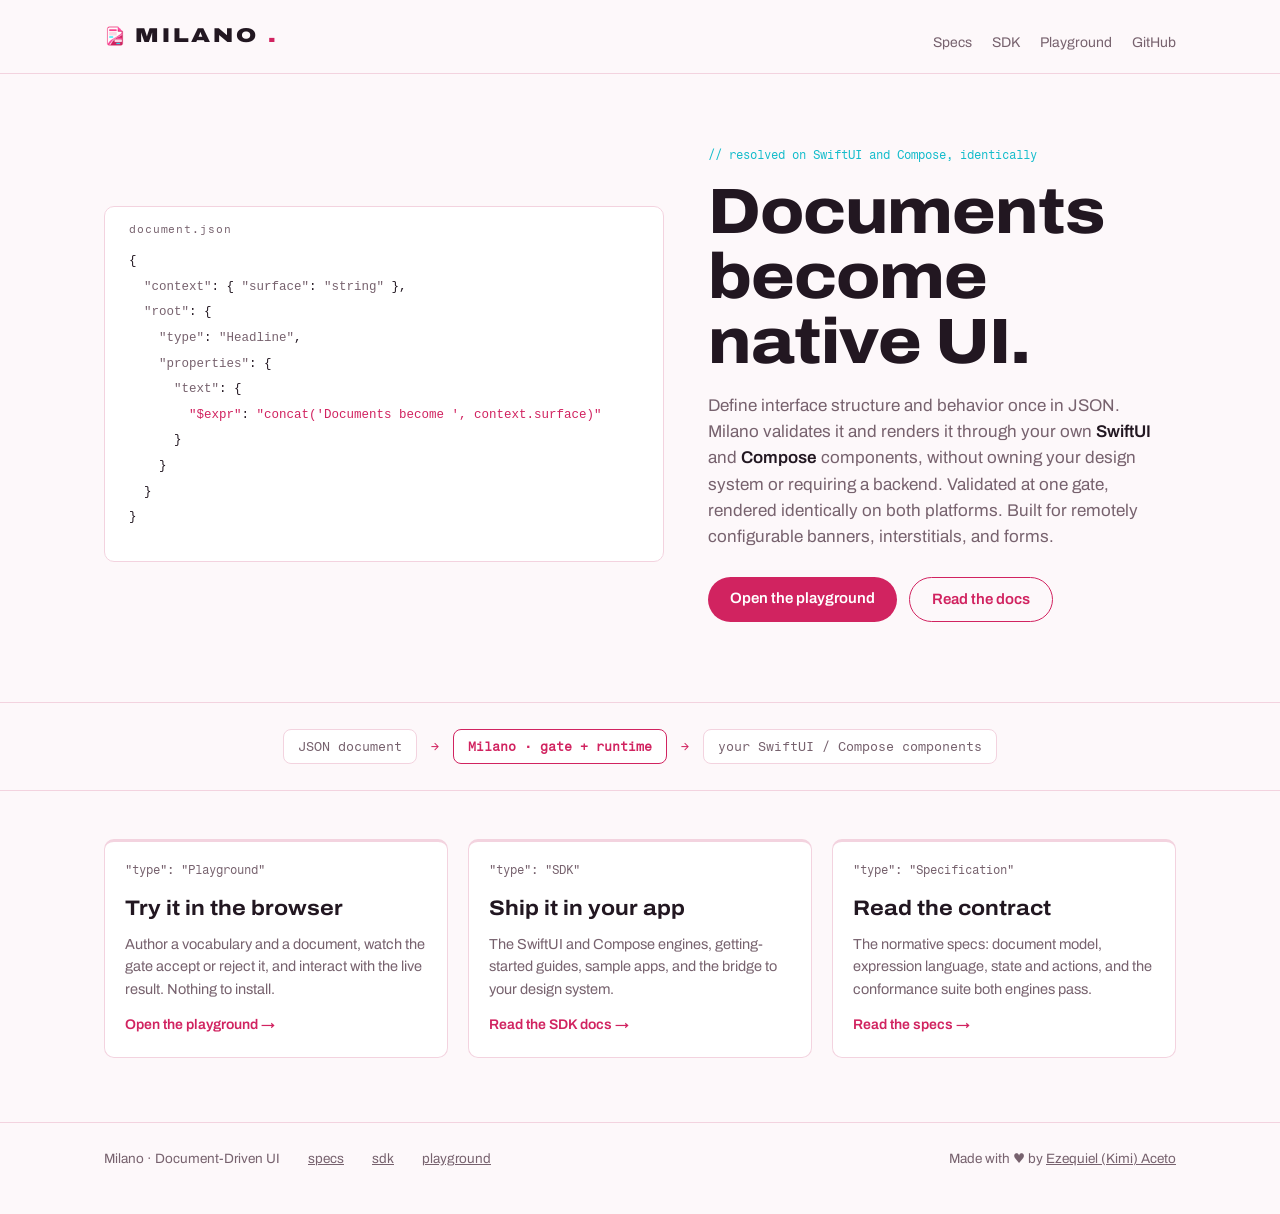
==== index.html @ 02a9236b "Add metadata and fix header" ====
<!doctype html>
<html lang="en">
  <head>
    <meta charset="UTF-8" />
    <meta name="viewport" content="width=device-width, initial-scale=1.0" />
    <title>Milano · Document-Driven UI</title>
    <meta
      name="description"
      content="Milano is a client-only, design-system-agnostic Document-Driven UI framework for SwiftUI and Compose. Documents become native UI, identically on both platforms."
    />
    <link rel="icon" href="favicon.ico" />
    <link rel="canonical" href="https://get-milano.dev/" />
    <meta property="og:type" content="website" />
    <meta property="og:url" content="https://get-milano.dev/" />
    <meta property="og:site_name" content="Milano" />
    <meta property="og:title" content="Milano · Document-Driven UI" />
    <meta
      property="og:description"
      content="Define interface structure and behavior once in JSON; Milano validates it and renders it through your own SwiftUI and Compose components."
    />
    <meta property="og:image" content="https://get-milano.dev/get-milano.png" />
    <meta name="twitter:card" content="summary" />
    <meta name="twitter:title" content="Milano · Document-Driven UI" />
    <meta
      name="twitter:description"
      content="Define interface structure and behavior once in JSON; Milano validates it and renders it through your own SwiftUI and Compose components."
    />
    <meta name="twitter:image" content="https://get-milano.dev/get-milano.png" />
    <link rel="preconnect" href="https://fonts.googleapis.com" />
    <link rel="preconnect" href="https://fonts.gstatic.com" crossorigin />
    <link
      href="https://fonts.googleapis.com/css2?family=Archivo:wdth,wght@62..125,400..900&family=Fragment+Mono&display=swap"
      rel="stylesheet"
    />
    <style>
      :root {
        --paper: #fdf8fa;
        --ink: #221721;
        --tram: #d12360;
        --bright: #fd4a9c;
        --cyan: #14bccb;
        --steel: #77626e;
        --rail: #f3d3df;
        --card: #ffffff;
      }

      @media (prefers-color-scheme: dark) {
        :root {
          --paper: #1d151b;
          --ink: #f7edf2;
          --tram: #fd4a9c;
          --bright: #ff77b5;
          --cyan: #1de8f7;
          --steel: #a58e9b;
          --rail: #43303c;
          --card: #271d25;
        }
      }

      * {
        box-sizing: border-box;
        margin: 0;
      }

      body {
        background: var(--paper);
        color: var(--ink);
        font-family: "Archivo", system-ui, sans-serif;
        font-size: 16px;
        line-height: 1.55;
      }

      a {
        color: inherit;
      }

      .rail {
        border-top: 1px solid var(--rail);
      }

      .shell {
        max-width: 1120px;
        margin: 0 auto;
        padding: 0 24px;
      }

      /* Top bar */
      header .shell {
        display: flex;
        align-items: baseline;
        flex-wrap: wrap;
        gap: 12px 24px;
        padding-top: 20px;
        padding-bottom: 20px;
      }

      .wordmark {
        display: inline-flex;
        align-items: center;
        gap: 9px;
        font-variation-settings: "wdth" 125;
        font-weight: 900;
        font-size: 20px;
        letter-spacing: 0.14em;
        text-transform: uppercase;
        text-decoration: none;
      }

      .wordmark img {
        display: block;
      }

      .wordmark .dot {
        color: var(--tram);
      }

      header nav {
        margin-left: auto;
        display: flex;
        gap: 20px;
        font-size: 14px;
      }

      header nav a {
        text-decoration: none;
        color: var(--steel);
      }

      header nav a:hover,
      header nav a:focus-visible {
        color: var(--ink);
      }

      /* Hero: the document and what it renders */
      .hero .shell {
        display: grid;
        grid-template-columns: minmax(340px, 560px) 1fr;
        gap: 44px;
        align-items: center;
        padding-top: 72px;
        padding-bottom: 80px;
      }

      .hero .shell > * {
        min-width: 0;
      }

      .doc {
        background: var(--card);
        border: 1px solid var(--rail);
        border-radius: 10px;
        padding: 42px 24px 30px;
        font-family: "Fragment Mono", monospace;
        font-size: 12.5px;
        line-height: 2.05;
        position: relative;
      }

      .doc pre {
        overflow-x: auto;
      }

      .doc-label {
        position: absolute;
        top: 12px;
        left: 24px;
        font-size: 11px;
        letter-spacing: 0.08em;
        color: var(--steel);
      }

      .doc .k {
        color: var(--steel);
      }

      .doc .x {
        color: var(--tram);
      }

      .rendered .eyebrow {
        font-family: "Fragment Mono", monospace;
        font-size: 12px;
        color: var(--cyan);
        margin-bottom: 14px;
      }

      .rendered h1 {
        font-variation-settings: "wdth" 110;
        font-weight: 800;
        font-size: clamp(40px, 6vw, 64px);
        line-height: 1.02;
        letter-spacing: -0.015em;
        margin-bottom: 18px;
      }

      .rendered p {
        max-width: 46ch;
        color: var(--steel);
        font-size: 17px;
      }

      .rendered strong {
        color: var(--ink);
        font-weight: 600;
      }

      .cta-row {
        display: flex;
        flex-wrap: wrap;
        gap: 12px;
        margin-top: 26px;
      }

      .cta {
        display: inline-block;
        background: var(--tram);
        color: #fff;
        text-decoration: none;
        font-weight: 600;
        font-size: 15px;
        padding: 10px 22px;
        border-radius: 999px;
      }

      .cta:hover {
        background: var(--bright);
      }

      .cta.secondary {
        background: transparent;
        color: var(--tram);
        border: 1.5px solid var(--tram);
      }

      .cta.secondary:hover {
        color: var(--bright);
        border-color: var(--bright);
        background: transparent;
      }

      @media (prefers-reduced-motion: no-preference) {
        .doc {
          animation: settle 0.3s ease both;
        }

        .rendered {
          animation: settle 0.3s ease 0.1s both;
        }

        @keyframes settle {
          from {
            opacity: 0;
            transform: translateY(6px);
          }
          to {
            opacity: 1;
            transform: none;
          }
        }
      }

      /* Architecture flow strip */
      .flow .shell {
        display: flex;
        flex-wrap: wrap;
        align-items: center;
        justify-content: center;
        gap: 10px 14px;
        padding-top: 26px;
        padding-bottom: 26px;
        font-family: "Fragment Mono", monospace;
        font-size: 12.5px;
      }

      .flow-box {
        border: 1px solid var(--rail);
        background: var(--card);
        border-radius: 8px;
        padding: 7px 14px;
        color: var(--steel);
      }

      .flow-milano {
        border-color: var(--tram);
        color: var(--tram);
        font-weight: 700;
      }

      .flow-arrow {
        color: var(--tram);
      }

      /* Destinations, rendered as resolved nodes */
      .nodes .shell {
        display: grid;
        grid-template-columns: repeat(3, 1fr);
        gap: 20px;
        padding-top: 48px;
        padding-bottom: 64px;
      }

      .node {
        display: block;
        text-decoration: none;
        background: var(--card);
        border: 1px solid var(--rail);
        border-top: 3px solid var(--rail);
        border-radius: 10px;
        padding: 20px;
        transition: border-top-color 0.15s ease;
      }

      .node:hover,
      .node:focus-visible {
        border-top-color: var(--bright);
      }

      .node .type {
        font-family: "Fragment Mono", monospace;
        font-size: 11.5px;
        color: var(--steel);
        margin-bottom: 12px;
      }

      .node h2 {
        font-variation-settings: "wdth" 110;
        font-weight: 700;
        font-size: 21px;
        margin-bottom: 8px;
      }

      .node p {
        font-size: 14.5px;
        color: var(--steel);
        min-height: 4.4em;
      }

      .node .go {
        display: inline-block;
        margin-top: 14px;
        font-size: 14px;
        font-weight: 600;
        color: var(--tram);
      }

      /* Footer */
      footer .shell {
        display: flex;
        flex-wrap: wrap;
        gap: 10px 28px;
        padding-top: 26px;
        padding-bottom: 44px;
        font-size: 13.5px;
        color: var(--steel);
      }

      footer a {
        color: var(--steel);
      }

      footer a:hover,
      footer a:focus-visible {
        color: var(--ink);
      }

      footer .spacer {
        flex: 1;
      }

      :focus-visible {
        outline: 2px solid var(--cyan);
        outline-offset: 3px;
      }

      @media (max-width: 820px) {
        .hero .shell {
          grid-template-columns: 1fr;
          gap: 36px;
          padding-top: 44px;
          padding-bottom: 52px;
        }

        .doc {
          order: 2;
        }

        .rendered {
          order: 1;
        }

        .nodes .shell {
          grid-template-columns: 1fr;
        }

        .node p {
          min-height: 0;
        }
      }
    </style>
  </head>
  <body>
    <header>
      <div class="shell">
        <a class="wordmark" href="/"><img src="get-milano.png" alt="" width="22" height="22" />Milano<span class="dot">.</span></a>
        <nav>
          <a href="/specs/">Specs</a>
          <a href="/sdk/">SDK</a>
          <a href="/playground/">Playground</a>
          <a href="https://github.com/get-milano">GitHub</a>
        </nav>
      </div>
    </header>

    <main>
      <section class="hero rail">
        <div class="shell">
          <div class="doc" aria-label="A Milano document">
            <span class="doc-label">document.json</span>
            <pre>{
  <span class="k">"context"</span>: { <span class="k">"surface"</span>: <span class="k">"string"</span> },
  <span class="k">"root"</span>: {
    <span class="k">"type"</span>: <span class="k">"Headline"</span>,
    <span class="k">"properties"</span>: {
      <span class="k">"text"</span>: {
        <span class="x">"$expr"</span>: <span class="x">"concat('Documents become ', context.surface)"</span>
      }
    }
  }
}</pre>
          </div>
          <div class="rendered">
            <div class="eyebrow">// resolved on SwiftUI and Compose, identically</div>
            <h1>Documents become native&nbsp;UI.</h1>
            <p>
              Define interface structure and behavior once in JSON. Milano
              validates it and renders it through your own
              <strong>SwiftUI</strong> and <strong>Compose</strong> components,
              without owning your design system or requiring a backend.
              Validated at one gate, rendered identically on both platforms.
              Built for remotely configurable banners, interstitials, and
              forms.
            </p>
            <div class="cta-row">
              <a class="cta" href="/playground/">Open the playground</a>
              <a class="cta secondary" href="/sdk/">Read the docs</a>
            </div>
          </div>
        </div>
      </section>

      <section class="flow rail" aria-label="How Milano works">
        <div class="shell">
          <span class="flow-box">JSON document</span>
          <span class="flow-arrow">→</span>
          <span class="flow-box flow-milano">Milano · gate + runtime</span>
          <span class="flow-arrow">→</span>
          <span class="flow-box">your SwiftUI / Compose components</span>
        </div>
      </section>

      <section class="nodes rail">
        <div class="shell">
          <a class="node" href="/playground/">
            <div class="type">"type": "Playground"</div>
            <h2>Try it in the browser</h2>
            <p>
              Author a vocabulary and a document, watch the gate accept or
              reject it, and interact with the live result. Nothing to
              install.
            </p>
            <span class="go">Open the playground →</span>
          </a>
          <a class="node" href="/sdk/">
            <div class="type">"type": "SDK"</div>
            <h2>Ship it in your app</h2>
            <p>
              The SwiftUI and Compose engines, getting-started guides, sample
              apps, and the bridge to your design system.
            </p>
            <span class="go">Read the SDK docs →</span>
          </a>
          <a class="node" href="/specs/">
            <div class="type">"type": "Specification"</div>
            <h2>Read the contract</h2>
            <p>
              The normative specs: document model, expression language, state
              and actions, and the conformance suite both engines pass.
            </p>
            <span class="go">Read the specs →</span>
          </a>
        </div>
      </section>
    </main>

    <footer class="rail">
      <div class="shell">
        <span>Milano · Document-Driven UI</span>
        <a href="https://github.com/get-milano/specs">specs</a>
        <a href="https://github.com/get-milano/sdk">sdk</a>
        <a href="https://github.com/get-milano/playground">playground</a>
        <span class="spacer"></span>
        <span>Made with ♥️ by <a href="https://kimi.blog">Ezequiel (Kimi) Aceto</a></span>
      </div>
    </footer>
  </body>
</html>
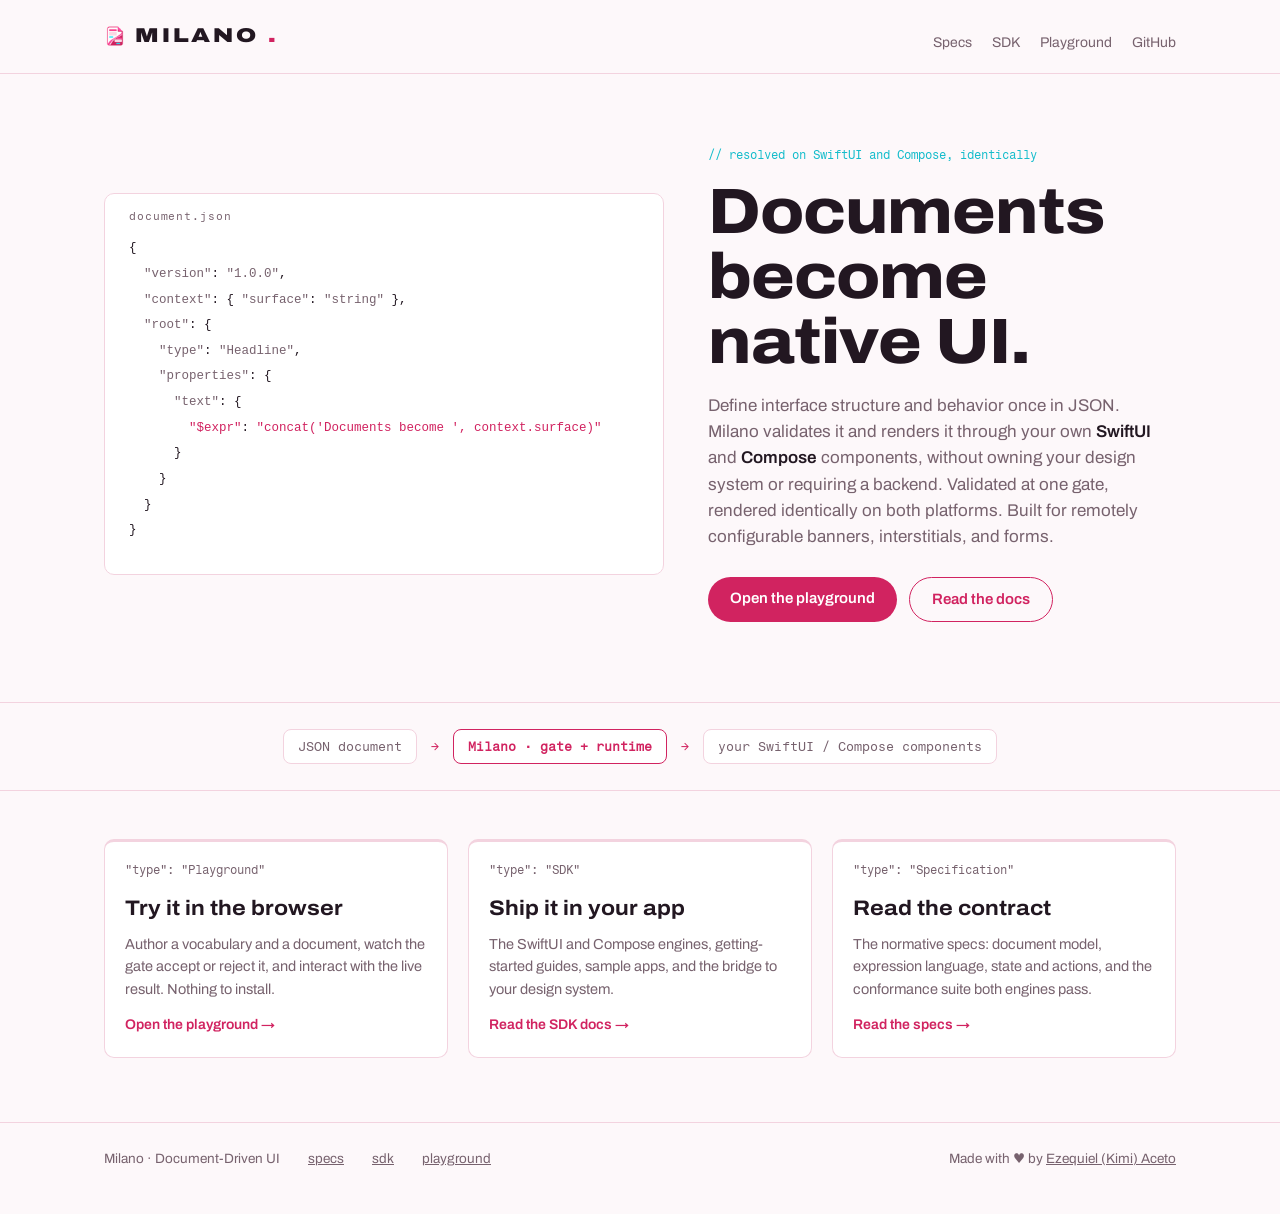
==== commit ce81392a: "Update version to 1.0.0" ====
--- a/index.html
+++ b/index.html
@@ -417,6 +417,7 @@
           <div class="doc" aria-label="A Milano document">
             <span class="doc-label">document.json</span>
             <pre>{
+  <span class="k">"version"</span>: <span class="k">"1.0.0"</span>,
   <span class="k">"context"</span>: { <span class="k">"surface"</span>: <span class="k">"string"</span> },
   <span class="k">"root"</span>: {
     <span class="k">"type"</span>: <span class="k">"Headline"</span>,
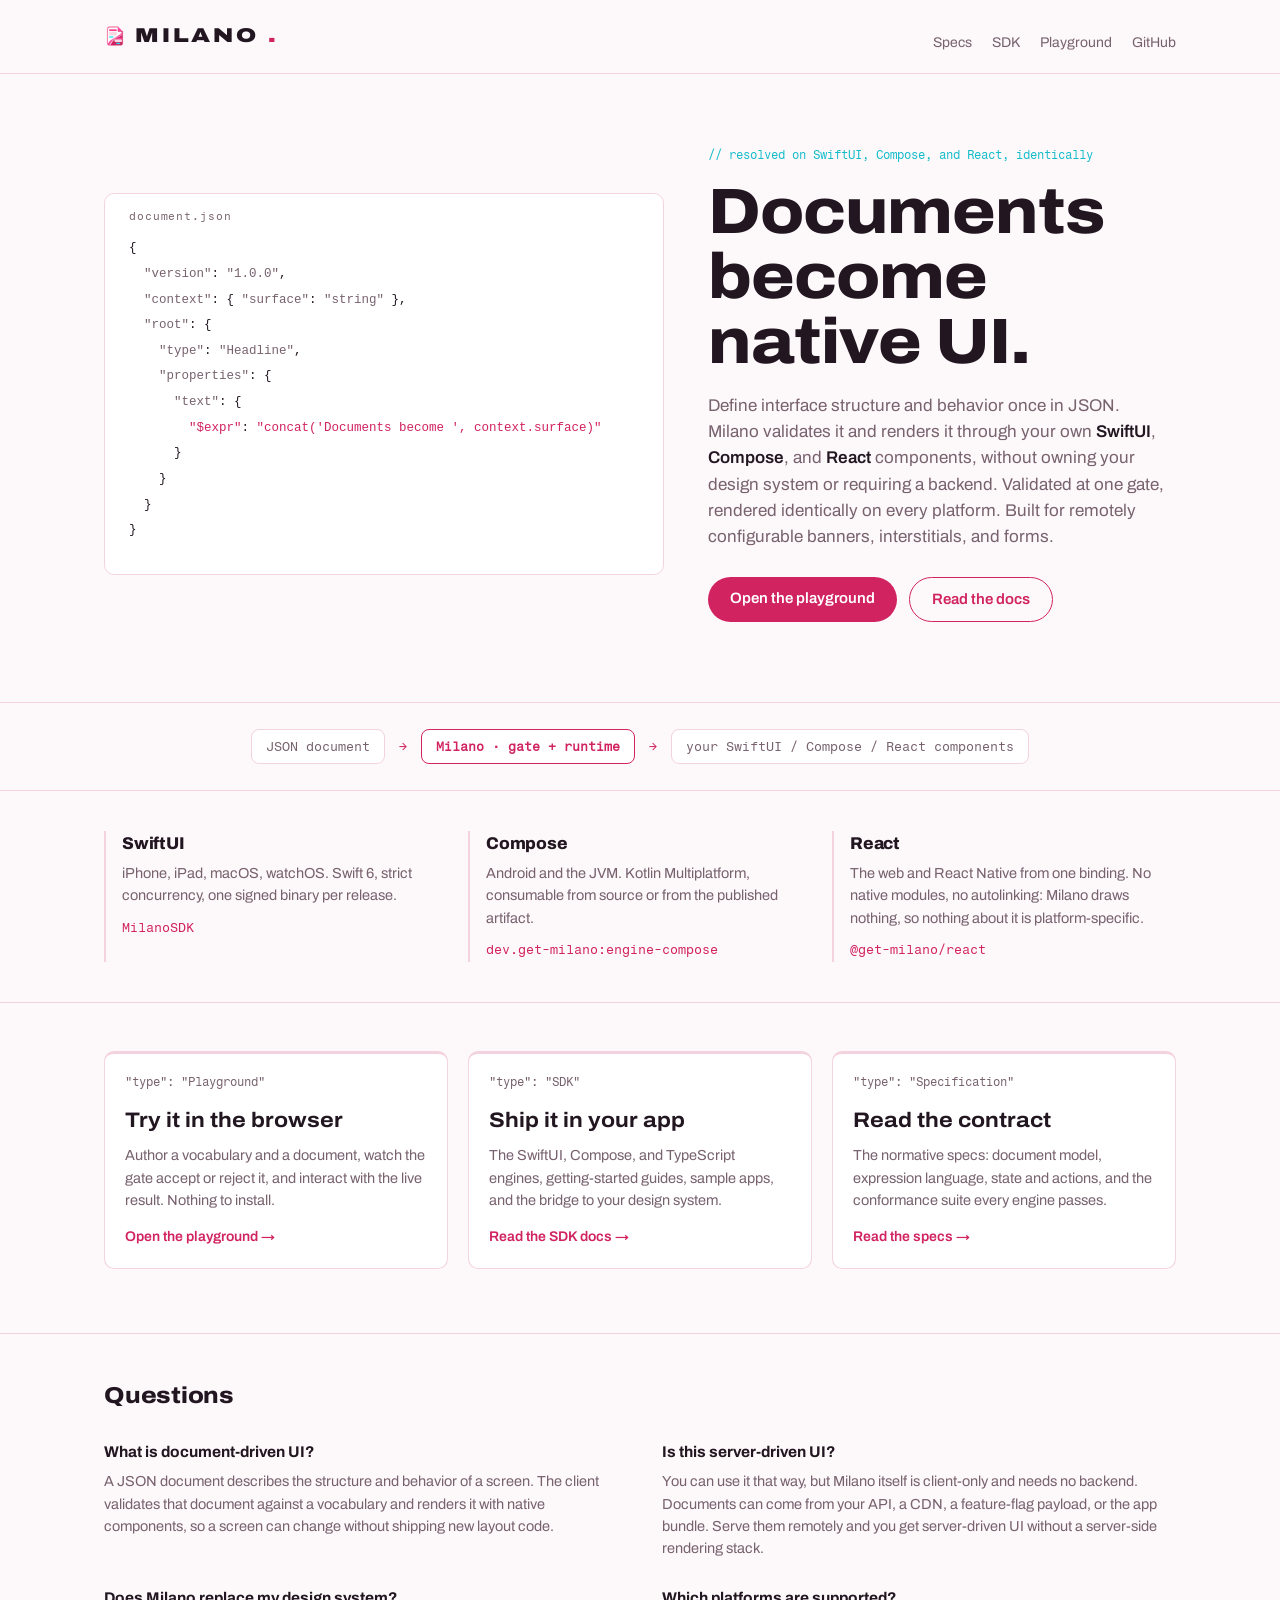
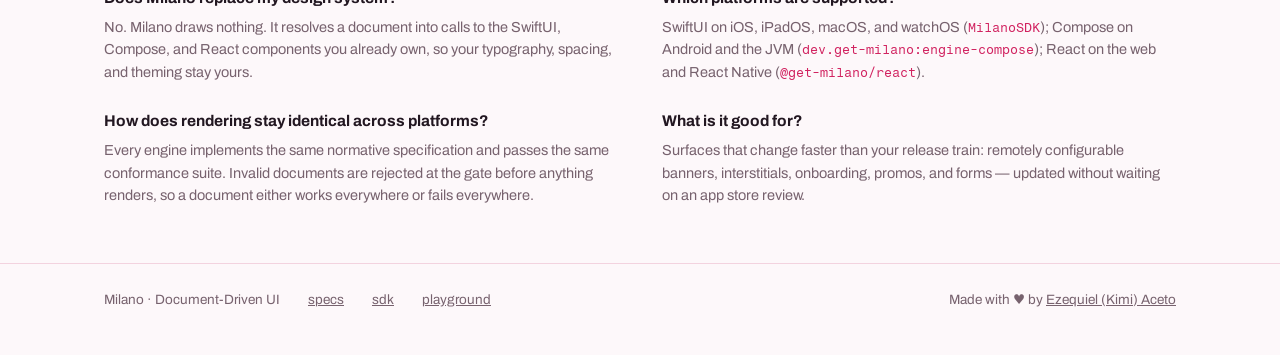
==== commit acc02a21: "Update website" ====
--- a/index.html
+++ b/index.html
@@ -3,29 +3,56 @@
   <head>
     <meta charset="UTF-8" />
     <meta name="viewport" content="width=device-width, initial-scale=1.0" />
-    <title>Milano · Document-Driven UI</title>
+    <title>Milano · Document-Driven UI for SwiftUI, Compose &amp; React</title>
     <meta
       name="description"
-      content="Milano is a client-only, design-system-agnostic Document-Driven UI framework for SwiftUI and Compose. Documents become native UI, identically on both platforms."
+      content="Milano is a document-driven UI framework for SwiftUI, Compose, and React. Define interface structure and behavior once in JSON; Milano validates it and renders it natively through your own components."
     />
-    <link rel="icon" href="favicon.ico" />
+    <meta
+      name="robots"
+      content="index, follow, max-image-preview:large, max-snippet:-1, max-video-preview:-1"
+    />
+    <meta name="author" content="Ezequiel (Kimi) Aceto" />
+    <meta name="theme-color" content="#fdf8fa" media="(prefers-color-scheme: light)" />
+    <meta name="theme-color" content="#1d151b" media="(prefers-color-scheme: dark)" />
+    <meta name="color-scheme" content="light dark" />
+
     <link rel="canonical" href="https://get-milano.dev/" />
+    <link rel="icon" href="/favicon.ico" sizes="32x32" />
+    <link rel="icon" href="/icon-512.png" type="image/png" sizes="512x512" />
+    <link rel="apple-touch-icon" href="/apple-touch-icon.png" sizes="180x180" />
+    <link rel="manifest" href="/site.webmanifest" />
+
     <meta property="og:type" content="website" />
     <meta property="og:url" content="https://get-milano.dev/" />
     <meta property="og:site_name" content="Milano" />
-    <meta property="og:title" content="Milano · Document-Driven UI" />
+    <meta property="og:locale" content="en_US" />
+    <meta property="og:title" content="Milano · Document-Driven UI for SwiftUI, Compose &amp; React" />
     <meta
       property="og:description"
-      content="Define interface structure and behavior once in JSON; Milano validates it and renders it through your own SwiftUI and Compose components."
+      content="Define interface structure and behavior once in JSON; Milano validates it and renders it through your own SwiftUI, Compose, and React components."
     />
-    <meta property="og:image" content="https://get-milano.dev/get-milano.png" />
-    <meta name="twitter:card" content="summary" />
-    <meta name="twitter:title" content="Milano · Document-Driven UI" />
+    <meta property="og:image" content="https://get-milano.dev/og-cover.png" />
+    <meta property="og:image:type" content="image/png" />
+    <meta property="og:image:width" content="1200" />
+    <meta property="og:image:height" content="630" />
+    <meta
+      property="og:image:alt"
+      content="Milano — documents become native UI. A JSON document passes through the Milano gate and runtime into your own SwiftUI, Compose, and React components."
+    />
+
+    <meta name="twitter:card" content="summary_large_image" />
+    <meta name="twitter:title" content="Milano · Document-Driven UI for SwiftUI, Compose &amp; React" />
     <meta
       name="twitter:description"
-      content="Define interface structure and behavior once in JSON; Milano validates it and renders it through your own SwiftUI and Compose components."
+      content="Define interface structure and behavior once in JSON; Milano validates it and renders it through your own SwiftUI, Compose, and React components."
     />
-    <meta name="twitter:image" content="https://get-milano.dev/get-milano.png" />
+    <meta name="twitter:image" content="https://get-milano.dev/og-cover.png" />
+    <meta
+      name="twitter:image:alt"
+      content="Milano — documents become native UI, on SwiftUI, Compose, and React."
+    />
+
     <link rel="preconnect" href="https://fonts.googleapis.com" />
     <link rel="preconnect" href="https://fonts.gstatic.com" crossorigin />
     <link
@@ -290,6 +317,40 @@
         color: var(--tram);
       }
 
+      /* Platform targets, continuing the flow strip */
+      .platforms .shell {
+        display: grid;
+        grid-template-columns: repeat(3, 1fr);
+        gap: 20px;
+        padding-top: 40px;
+        padding-bottom: 40px;
+      }
+
+      .platform {
+        border-left: 2px solid var(--rail);
+        padding-left: 16px;
+      }
+
+      .platform h2 {
+        font-size: 17px;
+        font-weight: 800;
+        letter-spacing: -0.01em;
+        margin-bottom: 4px;
+      }
+
+      .platform p {
+        color: var(--steel);
+        font-size: 14.5px;
+        margin-bottom: 8px;
+      }
+
+      .platform code {
+        color: var(--tram);
+        font-family: "Fragment Mono", monospace;
+        font-size: 12.5px;
+        overflow-wrap: anywhere;
+      }
+
       /* Destinations, rendered as resolved nodes */
       .nodes .shell {
         display: grid;
@@ -343,6 +404,44 @@
         color: var(--tram);
       }
 
+      /* Questions */
+      .faq .shell {
+        padding-top: 44px;
+        padding-bottom: 56px;
+      }
+
+      .faq h2 {
+        font-variation-settings: "wdth" 110;
+        font-weight: 800;
+        font-size: 23px;
+        letter-spacing: -0.01em;
+        margin-bottom: 26px;
+      }
+
+      .qa-grid {
+        display: grid;
+        grid-template-columns: repeat(2, 1fr);
+        gap: 26px 44px;
+      }
+
+      .qa h3 {
+        font-size: 15.5px;
+        font-weight: 700;
+        margin-bottom: 6px;
+      }
+
+      .qa p {
+        color: var(--steel);
+        font-size: 14.5px;
+      }
+
+      .qa code {
+        font-family: "Fragment Mono", monospace;
+        font-size: 12.5px;
+        color: var(--tram);
+        overflow-wrap: anywhere;
+      }
+
       /* Footer */
       footer .shell {
         display: flex;
@@ -388,21 +487,166 @@
           order: 1;
         }
 
+        .platforms .shell {
+          grid-template-columns: 1fr;
+          gap: 24px;
+        }
+
         .nodes .shell {
           grid-template-columns: 1fr;
         }
 
+        .qa-grid {
+          grid-template-columns: 1fr;
+          gap: 22px;
+        }
+
         .node p {
           min-height: 0;
         }
       }
     </style>
+
+    <script type="application/ld+json">
+      {
+        "@context": "https://schema.org",
+        "@graph": [
+          {
+            "@type": "Organization",
+            "@id": "https://get-milano.dev/#organization",
+            "name": "Milano",
+            "url": "https://get-milano.dev/",
+            "logo": {
+              "@type": "ImageObject",
+              "url": "https://get-milano.dev/icon-512.png",
+              "width": 512,
+              "height": 512
+            },
+            "sameAs": [
+              "https://github.com/get-milano"
+            ]
+          },
+          {
+            "@type": "WebSite",
+            "@id": "https://get-milano.dev/#website",
+            "url": "https://get-milano.dev/",
+            "name": "Milano",
+            "description": "Milano is a document-driven UI framework for SwiftUI, Compose, and React. Define interface structure and behavior once in JSON; Milano validates it and renders it natively through your own components.",
+            "inLanguage": "en",
+            "publisher": {
+              "@id": "https://get-milano.dev/#organization"
+            }
+          },
+          {
+            "@type": "SoftwareApplication",
+            "@id": "https://get-milano.dev/#software",
+            "name": "Milano",
+            "alternateName": "Milano SDK",
+            "url": "https://get-milano.dev/",
+            "applicationCategory": "DeveloperApplication",
+            "applicationSubCategory": "UI framework",
+            "operatingSystem": "iOS, iPadOS, macOS, watchOS, Android, Web",
+            "description": "Milano is a document-driven UI framework for SwiftUI, Compose, and React. Define interface structure and behavior once in JSON; Milano validates it and renders it natively through your own components.",
+            "license": "https://www.apache.org/licenses/LICENSE-2.0",
+            "programmingLanguage": [
+              "Swift",
+              "Kotlin",
+              "TypeScript"
+            ],
+            "softwareVersion": "1.0.0",
+            "image": "https://get-milano.dev/og-cover.png",
+            "author": {
+              "@type": "Person",
+              "name": "Ezequiel (Kimi) Aceto",
+              "url": "https://kimi.blog"
+            },
+            "publisher": {
+              "@id": "https://get-milano.dev/#organization"
+            },
+            "codeRepository": "https://github.com/get-milano",
+            "offers": {
+              "@type": "Offer",
+              "price": "0",
+              "priceCurrency": "USD"
+            }
+          },
+          {
+            "@type": "FAQPage",
+            "@id": "https://get-milano.dev/#webpage",
+            "url": "https://get-milano.dev/",
+            "name": "Milano · Document-Driven UI for SwiftUI, Compose & React",
+            "description": "Milano is a document-driven UI framework for SwiftUI, Compose, and React. Define interface structure and behavior once in JSON; Milano validates it and renders it natively through your own components.",
+            "inLanguage": "en",
+            "isPartOf": {
+              "@id": "https://get-milano.dev/#website"
+            },
+            "about": {
+              "@id": "https://get-milano.dev/#software"
+            },
+            "primaryImageOfPage": {
+              "@type": "ImageObject",
+              "url": "https://get-milano.dev/og-cover.png"
+            },
+            "mainEntity": [
+              {
+                "@type": "Question",
+                "name": "What is document-driven UI?",
+                "acceptedAnswer": {
+                  "@type": "Answer",
+                  "text": "A JSON document describes the structure and behavior of a screen. The client validates that document against a vocabulary and renders it with native components, so a screen can change without shipping new layout code."
+                }
+              },
+              {
+                "@type": "Question",
+                "name": "Is this server-driven UI?",
+                "acceptedAnswer": {
+                  "@type": "Answer",
+                  "text": "You can use it that way, but Milano itself is client-only and needs no backend. Documents can come from your API, a CDN, a feature-flag payload, or the app bundle. Serve them remotely and you get server-driven UI without a server-side rendering stack."
+                }
+              },
+              {
+                "@type": "Question",
+                "name": "Does Milano replace my design system?",
+                "acceptedAnswer": {
+                  "@type": "Answer",
+                  "text": "No. Milano draws nothing. It resolves a document into calls to the SwiftUI, Compose, and React components you already own, so your typography, spacing, and theming stay yours."
+                }
+              },
+              {
+                "@type": "Question",
+                "name": "Which platforms are supported?",
+                "acceptedAnswer": {
+                  "@type": "Answer",
+                  "text": "SwiftUI on iOS, iPadOS, macOS, and watchOS (MilanoSDK); Compose on Android and the JVM (dev.get-milano:engine-compose); React on the web and React Native (@get-milano/react)."
+                }
+              },
+              {
+                "@type": "Question",
+                "name": "How does rendering stay identical across platforms?",
+                "acceptedAnswer": {
+                  "@type": "Answer",
+                  "text": "Every engine implements the same normative specification and passes the same conformance suite. Invalid documents are rejected at the gate before anything renders, so a document either works everywhere or fails everywhere."
+                }
+              },
+              {
+                "@type": "Question",
+                "name": "What is it good for?",
+                "acceptedAnswer": {
+                  "@type": "Answer",
+                  "text": "Surfaces that change faster than your release train: remotely configurable banners, interstitials, onboarding, promos, and forms — updated without waiting on an app store review."
+                }
+              }
+            ]
+          }
+        ]
+      }
+    </script>
   </head>
   <body>
     <header>
       <div class="shell">
         <a class="wordmark" href="/"><img src="get-milano.png" alt="" width="22" height="22" />Milano<span class="dot">.</span></a>
-        <nav>
+        <nav aria-label="Main">
           <a href="/specs/">Specs</a>
           <a href="/sdk/">SDK</a>
           <a href="/playground/">Playground</a>
@@ -430,14 +674,15 @@
 }</pre>
           </div>
           <div class="rendered">
-            <div class="eyebrow">// resolved on SwiftUI and Compose, identically</div>
+            <div class="eyebrow">// resolved on SwiftUI, Compose, and React, identically</div>
             <h1>Documents become native&nbsp;UI.</h1>
             <p>
               Define interface structure and behavior once in JSON. Milano
               validates it and renders it through your own
-              <strong>SwiftUI</strong> and <strong>Compose</strong> components,
-              without owning your design system or requiring a backend.
-              Validated at one gate, rendered identically on both platforms.
+              <strong>SwiftUI</strong>, <strong>Compose</strong>, and
+              <strong>React</strong> components, without owning your design
+              system or requiring a backend. Validated at one gate, rendered
+              identically on every platform.
               Built for remotely configurable banners, interstitials, and
               forms.
             </p>
@@ -455,7 +700,37 @@
           <span class="flow-arrow">→</span>
           <span class="flow-box flow-milano">Milano · gate + runtime</span>
           <span class="flow-arrow">→</span>
-          <span class="flow-box">your SwiftUI / Compose components</span>
+          <span class="flow-box">your SwiftUI / Compose / React components</span>
+        </div>
+      </section>
+
+      <section class="platforms rail" aria-label="Supported platforms">
+        <div class="shell">
+          <div class="platform">
+            <h2>SwiftUI</h2>
+            <p>
+              iPhone, iPad, macOS, watchOS. Swift 6, strict concurrency, one
+              signed binary per release.
+            </p>
+            <code>MilanoSDK</code>
+          </div>
+          <div class="platform">
+            <h2>Compose</h2>
+            <p>
+              Android and the JVM. Kotlin Multiplatform, consumable from
+              source or from the published artifact.
+            </p>
+            <code>dev.get-milano:engine-compose</code>
+          </div>
+          <div class="platform">
+            <h2>React</h2>
+            <p>
+              The web and React Native from one binding. No native modules,
+              no autolinking: Milano draws nothing, so nothing about it is
+              platform-specific.
+            </p>
+            <code>@get-milano/react</code>
+          </div>
         </div>
       </section>
 
@@ -475,8 +750,8 @@
             <div class="type">"type": "SDK"</div>
             <h2>Ship it in your app</h2>
             <p>
-              The SwiftUI and Compose engines, getting-started guides, sample
-              apps, and the bridge to your design system.
+              The SwiftUI, Compose, and TypeScript engines, getting-started
+              guides, sample apps, and the bridge to your design system.
             </p>
             <span class="go">Read the SDK docs →</span>
           </a>
@@ -485,10 +760,71 @@
             <h2>Read the contract</h2>
             <p>
               The normative specs: document model, expression language, state
-              and actions, and the conformance suite both engines pass.
+              and actions, and the conformance suite every engine passes.
             </p>
             <span class="go">Read the specs →</span>
           </a>
+        </div>
+      </section>
+
+      <section class="faq rail" aria-labelledby="questions">
+        <div class="shell">
+          <h2 id="questions">Questions</h2>
+          <div class="qa-grid">
+            <div class="qa">
+              <h3>What is document-driven UI?</h3>
+              <p>
+                A JSON document describes the structure and behavior of a
+                screen. The client validates that document against a
+                vocabulary and renders it with native components, so a screen
+                can change without shipping new layout code.
+              </p>
+            </div>
+            <div class="qa">
+              <h3>Is this server-driven UI?</h3>
+              <p>
+                You can use it that way, but Milano itself is client-only and
+                needs no backend. Documents can come from your API, a CDN, a
+                feature-flag payload, or the app bundle. Serve them remotely
+                and you get server-driven UI without a server-side rendering
+                stack.
+              </p>
+            </div>
+            <div class="qa">
+              <h3>Does Milano replace my design system?</h3>
+              <p>
+                No. Milano draws nothing. It resolves a document into calls to
+                the SwiftUI, Compose, and React components you already own, so
+                your typography, spacing, and theming stay yours.
+              </p>
+            </div>
+            <div class="qa">
+              <h3>Which platforms are supported?</h3>
+              <p>
+                SwiftUI on iOS, iPadOS, macOS, and watchOS
+                (<code>MilanoSDK</code>); Compose on Android and the JVM
+                (<code>dev.get-milano:engine-compose</code>); React on the web
+                and React Native (<code>@get-milano/react</code>).
+              </p>
+            </div>
+            <div class="qa">
+              <h3>How does rendering stay identical across platforms?</h3>
+              <p>
+                Every engine implements the same normative specification and
+                passes the same conformance suite. Invalid documents are
+                rejected at the gate before anything renders, so a document
+                either works everywhere or fails everywhere.
+              </p>
+            </div>
+            <div class="qa">
+              <h3>What is it good for?</h3>
+              <p>
+                Surfaces that change faster than your release train: remotely
+                configurable banners, interstitials, onboarding, promos, and
+                forms — updated without waiting on an app store review.
+              </p>
+            </div>
+          </div>
         </div>
       </section>
     </main>
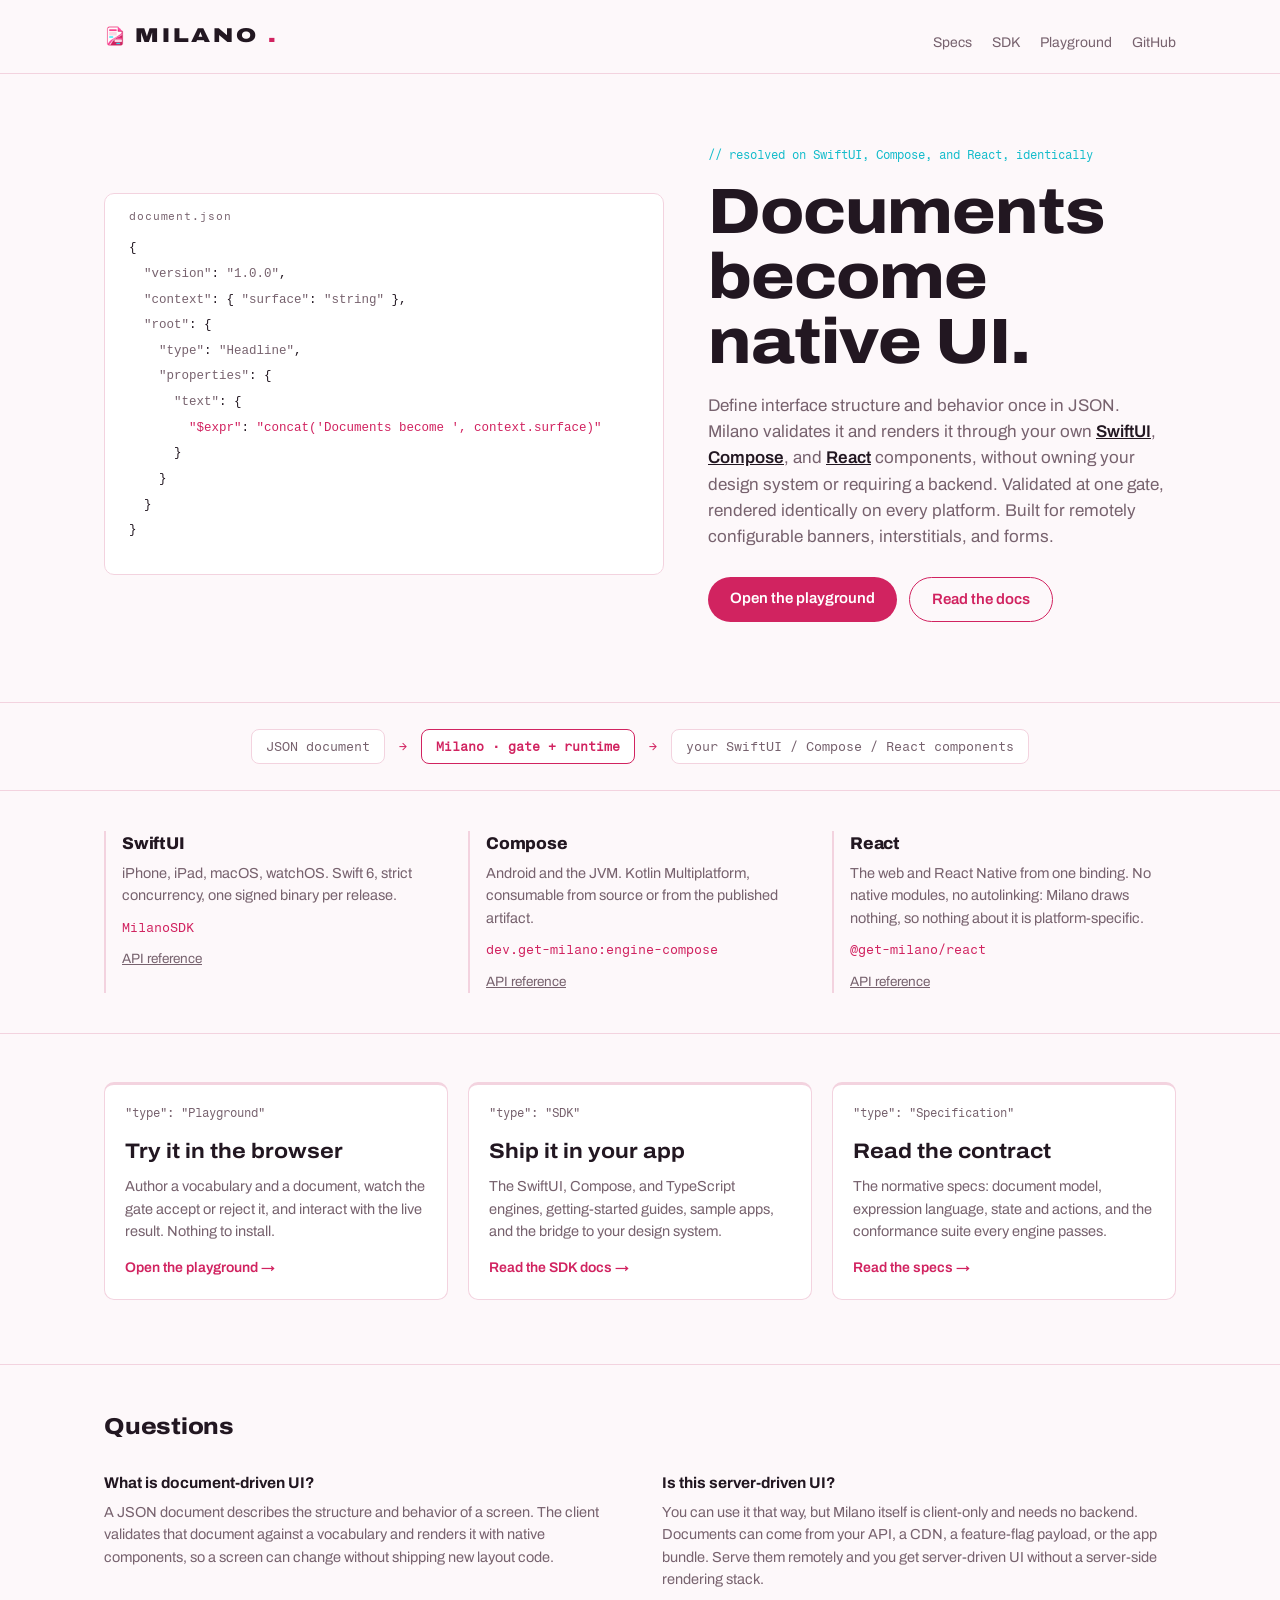
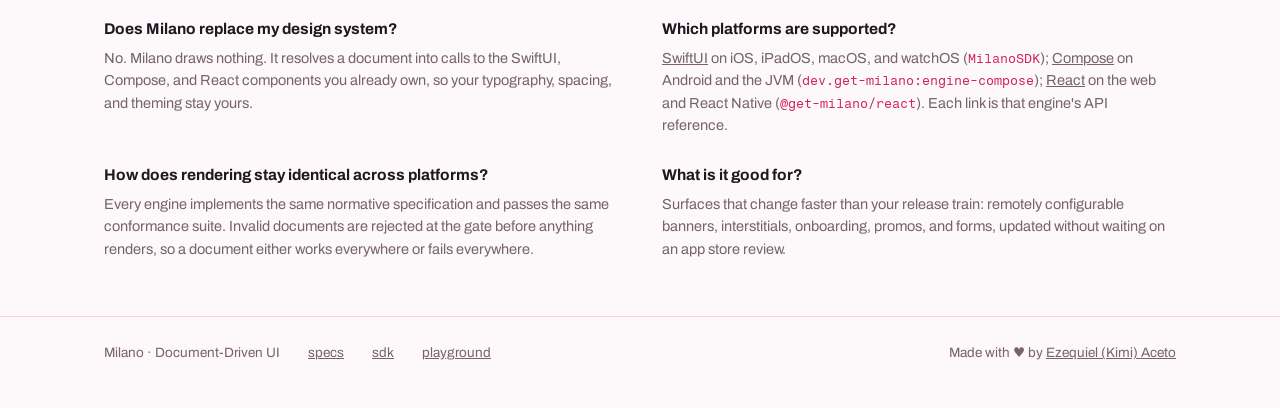
==== commit 0ba4d353: "Update SDKs and refs" ====
--- a/index.html
+++ b/index.html
@@ -38,7 +38,7 @@
     <meta property="og:image:height" content="630" />
     <meta
       property="og:image:alt"
-      content="Milano — documents become native UI. A JSON document passes through the Milano gate and runtime into your own SwiftUI, Compose, and React components."
+      content="Milano: documents become native UI. A JSON document passes through the Milano gate and runtime into your own SwiftUI, Compose, and React components."
     />
 
     <meta name="twitter:card" content="summary_large_image" />
@@ -50,7 +50,7 @@
     <meta name="twitter:image" content="https://get-milano.dev/og-cover.png" />
     <meta
       name="twitter:image:alt"
-      content="Milano — documents become native UI, on SwiftUI, Compose, and React."
+      content="Milano: documents become native UI, on SwiftUI, Compose, and React."
     />
 
     <link rel="preconnect" href="https://fonts.googleapis.com" />
@@ -59,453 +59,7 @@
       href="https://fonts.googleapis.com/css2?family=Archivo:wdth,wght@62..125,400..900&family=Fragment+Mono&display=swap"
       rel="stylesheet"
     />
-    <style>
-      :root {
-        --paper: #fdf8fa;
-        --ink: #221721;
-        --tram: #d12360;
-        --bright: #fd4a9c;
-        --cyan: #14bccb;
-        --steel: #77626e;
-        --rail: #f3d3df;
-        --card: #ffffff;
-      }
-
-      @media (prefers-color-scheme: dark) {
-        :root {
-          --paper: #1d151b;
-          --ink: #f7edf2;
-          --tram: #fd4a9c;
-          --bright: #ff77b5;
-          --cyan: #1de8f7;
-          --steel: #a58e9b;
-          --rail: #43303c;
-          --card: #271d25;
-        }
-      }
-
-      * {
-        box-sizing: border-box;
-        margin: 0;
-      }
-
-      body {
-        background: var(--paper);
-        color: var(--ink);
-        font-family: "Archivo", system-ui, sans-serif;
-        font-size: 16px;
-        line-height: 1.55;
-      }
-
-      a {
-        color: inherit;
-      }
-
-      .rail {
-        border-top: 1px solid var(--rail);
-      }
-
-      .shell {
-        max-width: 1120px;
-        margin: 0 auto;
-        padding: 0 24px;
-      }
-
-      /* Top bar */
-      header .shell {
-        display: flex;
-        align-items: baseline;
-        flex-wrap: wrap;
-        gap: 12px 24px;
-        padding-top: 20px;
-        padding-bottom: 20px;
-      }
-
-      .wordmark {
-        display: inline-flex;
-        align-items: center;
-        gap: 9px;
-        font-variation-settings: "wdth" 125;
-        font-weight: 900;
-        font-size: 20px;
-        letter-spacing: 0.14em;
-        text-transform: uppercase;
-        text-decoration: none;
-      }
-
-      .wordmark img {
-        display: block;
-      }
-
-      .wordmark .dot {
-        color: var(--tram);
-      }
-
-      header nav {
-        margin-left: auto;
-        display: flex;
-        gap: 20px;
-        font-size: 14px;
-      }
-
-      header nav a {
-        text-decoration: none;
-        color: var(--steel);
-      }
-
-      header nav a:hover,
-      header nav a:focus-visible {
-        color: var(--ink);
-      }
-
-      /* Hero: the document and what it renders */
-      .hero .shell {
-        display: grid;
-        grid-template-columns: minmax(340px, 560px) 1fr;
-        gap: 44px;
-        align-items: center;
-        padding-top: 72px;
-        padding-bottom: 80px;
-      }
-
-      .hero .shell > * {
-        min-width: 0;
-      }
-
-      .doc {
-        background: var(--card);
-        border: 1px solid var(--rail);
-        border-radius: 10px;
-        padding: 42px 24px 30px;
-        font-family: "Fragment Mono", monospace;
-        font-size: 12.5px;
-        line-height: 2.05;
-        position: relative;
-      }
-
-      .doc pre {
-        overflow-x: auto;
-      }
-
-      .doc-label {
-        position: absolute;
-        top: 12px;
-        left: 24px;
-        font-size: 11px;
-        letter-spacing: 0.08em;
-        color: var(--steel);
-      }
-
-      .doc .k {
-        color: var(--steel);
-      }
-
-      .doc .x {
-        color: var(--tram);
-      }
-
-      .rendered .eyebrow {
-        font-family: "Fragment Mono", monospace;
-        font-size: 12px;
-        color: var(--cyan);
-        margin-bottom: 14px;
-      }
-
-      .rendered h1 {
-        font-variation-settings: "wdth" 110;
-        font-weight: 800;
-        font-size: clamp(40px, 6vw, 64px);
-        line-height: 1.02;
-        letter-spacing: -0.015em;
-        margin-bottom: 18px;
-      }
-
-      .rendered p {
-        max-width: 46ch;
-        color: var(--steel);
-        font-size: 17px;
-      }
-
-      .rendered strong {
-        color: var(--ink);
-        font-weight: 600;
-      }
-
-      .cta-row {
-        display: flex;
-        flex-wrap: wrap;
-        gap: 12px;
-        margin-top: 26px;
-      }
-
-      .cta {
-        display: inline-block;
-        background: var(--tram);
-        color: #fff;
-        text-decoration: none;
-        font-weight: 600;
-        font-size: 15px;
-        padding: 10px 22px;
-        border-radius: 999px;
-      }
-
-      .cta:hover {
-        background: var(--bright);
-      }
-
-      .cta.secondary {
-        background: transparent;
-        color: var(--tram);
-        border: 1.5px solid var(--tram);
-      }
-
-      .cta.secondary:hover {
-        color: var(--bright);
-        border-color: var(--bright);
-        background: transparent;
-      }
-
-      @media (prefers-reduced-motion: no-preference) {
-        .doc {
-          animation: settle 0.3s ease both;
-        }
-
-        .rendered {
-          animation: settle 0.3s ease 0.1s both;
-        }
-
-        @keyframes settle {
-          from {
-            opacity: 0;
-            transform: translateY(6px);
-          }
-          to {
-            opacity: 1;
-            transform: none;
-          }
-        }
-      }
-
-      /* Architecture flow strip */
-      .flow .shell {
-        display: flex;
-        flex-wrap: wrap;
-        align-items: center;
-        justify-content: center;
-        gap: 10px 14px;
-        padding-top: 26px;
-        padding-bottom: 26px;
-        font-family: "Fragment Mono", monospace;
-        font-size: 12.5px;
-      }
-
-      .flow-box {
-        border: 1px solid var(--rail);
-        background: var(--card);
-        border-radius: 8px;
-        padding: 7px 14px;
-        color: var(--steel);
-      }
-
-      .flow-milano {
-        border-color: var(--tram);
-        color: var(--tram);
-        font-weight: 700;
-      }
-
-      .flow-arrow {
-        color: var(--tram);
-      }
-
-      /* Platform targets, continuing the flow strip */
-      .platforms .shell {
-        display: grid;
-        grid-template-columns: repeat(3, 1fr);
-        gap: 20px;
-        padding-top: 40px;
-        padding-bottom: 40px;
-      }
-
-      .platform {
-        border-left: 2px solid var(--rail);
-        padding-left: 16px;
-      }
-
-      .platform h2 {
-        font-size: 17px;
-        font-weight: 800;
-        letter-spacing: -0.01em;
-        margin-bottom: 4px;
-      }
-
-      .platform p {
-        color: var(--steel);
-        font-size: 14.5px;
-        margin-bottom: 8px;
-      }
-
-      .platform code {
-        color: var(--tram);
-        font-family: "Fragment Mono", monospace;
-        font-size: 12.5px;
-        overflow-wrap: anywhere;
-      }
-
-      /* Destinations, rendered as resolved nodes */
-      .nodes .shell {
-        display: grid;
-        grid-template-columns: repeat(3, 1fr);
-        gap: 20px;
-        padding-top: 48px;
-        padding-bottom: 64px;
-      }
-
-      .node {
-        display: block;
-        text-decoration: none;
-        background: var(--card);
-        border: 1px solid var(--rail);
-        border-top: 3px solid var(--rail);
-        border-radius: 10px;
-        padding: 20px;
-        transition: border-top-color 0.15s ease;
-      }
-
-      .node:hover,
-      .node:focus-visible {
-        border-top-color: var(--bright);
-      }
-
-      .node .type {
-        font-family: "Fragment Mono", monospace;
-        font-size: 11.5px;
-        color: var(--steel);
-        margin-bottom: 12px;
-      }
-
-      .node h2 {
-        font-variation-settings: "wdth" 110;
-        font-weight: 700;
-        font-size: 21px;
-        margin-bottom: 8px;
-      }
-
-      .node p {
-        font-size: 14.5px;
-        color: var(--steel);
-        min-height: 4.4em;
-      }
-
-      .node .go {
-        display: inline-block;
-        margin-top: 14px;
-        font-size: 14px;
-        font-weight: 600;
-        color: var(--tram);
-      }
-
-      /* Questions */
-      .faq .shell {
-        padding-top: 44px;
-        padding-bottom: 56px;
-      }
-
-      .faq h2 {
-        font-variation-settings: "wdth" 110;
-        font-weight: 800;
-        font-size: 23px;
-        letter-spacing: -0.01em;
-        margin-bottom: 26px;
-      }
-
-      .qa-grid {
-        display: grid;
-        grid-template-columns: repeat(2, 1fr);
-        gap: 26px 44px;
-      }
-
-      .qa h3 {
-        font-size: 15.5px;
-        font-weight: 700;
-        margin-bottom: 6px;
-      }
-
-      .qa p {
-        color: var(--steel);
-        font-size: 14.5px;
-      }
-
-      .qa code {
-        font-family: "Fragment Mono", monospace;
-        font-size: 12.5px;
-        color: var(--tram);
-        overflow-wrap: anywhere;
-      }
-
-      /* Footer */
-      footer .shell {
-        display: flex;
-        flex-wrap: wrap;
-        gap: 10px 28px;
-        padding-top: 26px;
-        padding-bottom: 44px;
-        font-size: 13.5px;
-        color: var(--steel);
-      }
-
-      footer a {
-        color: var(--steel);
-      }
-
-      footer a:hover,
-      footer a:focus-visible {
-        color: var(--ink);
-      }
-
-      footer .spacer {
-        flex: 1;
-      }
-
-      :focus-visible {
-        outline: 2px solid var(--cyan);
-        outline-offset: 3px;
-      }
-
-      @media (max-width: 820px) {
-        .hero .shell {
-          grid-template-columns: 1fr;
-          gap: 36px;
-          padding-top: 44px;
-          padding-bottom: 52px;
-        }
-
-        .doc {
-          order: 2;
-        }
-
-        .rendered {
-          order: 1;
-        }
-
-        .platforms .shell {
-          grid-template-columns: 1fr;
-          gap: 24px;
-        }
-
-        .nodes .shell {
-          grid-template-columns: 1fr;
-        }
-
-        .qa-grid {
-          grid-template-columns: 1fr;
-          gap: 22px;
-        }
-
-        .node p {
-          min-height: 0;
-        }
-      }
-    </style>
+    <link rel="stylesheet" href="/styles.css" />
 
     <script type="application/ld+json">
       {
@@ -553,7 +107,7 @@
               "Kotlin",
               "TypeScript"
             ],
-            "softwareVersion": "1.0.0",
+            "releaseNotes": "https://github.com/get-milano/sdk/blob/main/CHANGELOG.md",
             "image": "https://get-milano.dev/og-cover.png",
             "author": {
               "@type": "Person",
@@ -633,7 +187,7 @@
                 "name": "What is it good for?",
                 "acceptedAnswer": {
                   "@type": "Answer",
-                  "text": "Surfaces that change faster than your release train: remotely configurable banners, interstitials, onboarding, promos, and forms — updated without waiting on an app store review."
+                  "text": "Surfaces that change faster than your release train: remotely configurable banners, interstitials, onboarding, promos, and forms, updated without waiting on an app store review."
                 }
               }
             ]
@@ -679,8 +233,10 @@
             <p>
               Define interface structure and behavior once in JSON. Milano
               validates it and renders it through your own
-              <strong>SwiftUI</strong>, <strong>Compose</strong>, and
-              <strong>React</strong> components, without owning your design
+              <strong><a href="/sdk/libs/swiftui/">SwiftUI</a></strong>,
+              <strong><a href="/sdk/libs/compose/">Compose</a></strong>, and
+              <strong><a href="/sdk/libs/react/">React</a></strong> components,
+              without owning your design
               system or requiring a backend. Validated at one gate, rendered
               identically on every platform.
               Built for remotely configurable banners, interstitials, and
@@ -707,29 +263,32 @@
       <section class="platforms rail" aria-label="Supported platforms">
         <div class="shell">
           <div class="platform">
-            <h2>SwiftUI</h2>
+            <h2><a href="/sdk/libs/swiftui/">SwiftUI</a></h2>
             <p>
               iPhone, iPad, macOS, watchOS. Swift 6, strict concurrency, one
               signed binary per release.
             </p>
             <code>MilanoSDK</code>
+            <a class="reference" href="/sdk/libs/swiftui/">API reference</a>
           </div>
           <div class="platform">
-            <h2>Compose</h2>
+            <h2><a href="/sdk/libs/compose/">Compose</a></h2>
             <p>
               Android and the JVM. Kotlin Multiplatform, consumable from
               source or from the published artifact.
             </p>
             <code>dev.get-milano:engine-compose</code>
+            <a class="reference" href="/sdk/libs/compose/">API reference</a>
           </div>
           <div class="platform">
-            <h2>React</h2>
+            <h2><a href="/sdk/libs/react/">React</a></h2>
             <p>
               The web and React Native from one binding. No native modules,
               no autolinking: Milano draws nothing, so nothing about it is
               platform-specific.
             </p>
             <code>@get-milano/react</code>
+            <a class="reference" href="/sdk/libs/react/">API reference</a>
           </div>
         </div>
       </section>
@@ -801,10 +360,13 @@
             <div class="qa">
               <h3>Which platforms are supported?</h3>
               <p>
-                SwiftUI on iOS, iPadOS, macOS, and watchOS
-                (<code>MilanoSDK</code>); Compose on Android and the JVM
-                (<code>dev.get-milano:engine-compose</code>); React on the web
-                and React Native (<code>@get-milano/react</code>).
+                <a href="/sdk/libs/swiftui/">SwiftUI</a> on iOS, iPadOS,
+                macOS, and watchOS (<code>MilanoSDK</code>);
+                <a href="/sdk/libs/compose/">Compose</a> on Android and the
+                JVM (<code>dev.get-milano:engine-compose</code>);
+                <a href="/sdk/libs/react/">React</a> on the web and React
+                Native (<code>@get-milano/react</code>). Each link is that
+                engine's API reference.
               </p>
             </div>
             <div class="qa">
@@ -821,7 +383,7 @@
               <p>
                 Surfaces that change faster than your release train: remotely
                 configurable banners, interstitials, onboarding, promos, and
-                forms — updated without waiting on an app store review.
+                forms, updated without waiting on an app store review.
               </p>
             </div>
           </div>
--- a/styles.css
+++ b/styles.css
@@ -0,0 +1,466 @@
+:root {
+  --paper: #fdf8fa;
+  --ink: #221721;
+  --tram: #d12360;
+  --bright: #fd4a9c;
+  --cyan: #14bccb;
+  --steel: #77626e;
+  --rail: #f3d3df;
+  --card: #ffffff;
+}
+
+@media (prefers-color-scheme: dark) {
+  :root {
+    --paper: #1d151b;
+    --ink: #f7edf2;
+    --tram: #fd4a9c;
+    --bright: #ff77b5;
+    --cyan: #1de8f7;
+    --steel: #a58e9b;
+    --rail: #43303c;
+    --card: #271d25;
+  }
+}
+
+* {
+  box-sizing: border-box;
+  margin: 0;
+}
+
+body {
+  background: var(--paper);
+  color: var(--ink);
+  font-family: "Archivo", system-ui, sans-serif;
+  font-size: 16px;
+  line-height: 1.55;
+}
+
+a {
+  color: inherit;
+}
+
+.rail {
+  border-top: 1px solid var(--rail);
+}
+
+.shell {
+  max-width: 1120px;
+  margin: 0 auto;
+  padding: 0 24px;
+}
+
+/* Top bar */
+header .shell {
+  display: flex;
+  align-items: baseline;
+  flex-wrap: wrap;
+  gap: 12px 24px;
+  padding-top: 20px;
+  padding-bottom: 20px;
+}
+
+.wordmark {
+  display: inline-flex;
+  align-items: center;
+  gap: 9px;
+  font-variation-settings: "wdth" 125;
+  font-weight: 900;
+  font-size: 20px;
+  letter-spacing: 0.14em;
+  text-transform: uppercase;
+  text-decoration: none;
+}
+
+.wordmark img {
+  display: block;
+}
+
+.wordmark .dot {
+  color: var(--tram);
+}
+
+header nav {
+  margin-left: auto;
+  display: flex;
+  gap: 20px;
+  font-size: 14px;
+}
+
+header nav a {
+  text-decoration: none;
+  color: var(--steel);
+}
+
+header nav a:hover,
+header nav a:focus-visible {
+  color: var(--ink);
+}
+
+/* Hero: the document and what it renders */
+.hero .shell {
+  display: grid;
+  grid-template-columns: minmax(340px, 560px) 1fr;
+  gap: 44px;
+  align-items: center;
+  padding-top: 72px;
+  padding-bottom: 80px;
+}
+
+.hero .shell > * {
+  min-width: 0;
+}
+
+.doc {
+  background: var(--card);
+  border: 1px solid var(--rail);
+  border-radius: 10px;
+  padding: 42px 24px 30px;
+  font-family: "Fragment Mono", monospace;
+  font-size: 12.5px;
+  line-height: 2.05;
+  position: relative;
+}
+
+.doc pre {
+  overflow-x: auto;
+}
+
+.doc-label {
+  position: absolute;
+  top: 12px;
+  left: 24px;
+  font-size: 11px;
+  letter-spacing: 0.08em;
+  color: var(--steel);
+}
+
+.doc .k {
+  color: var(--steel);
+}
+
+.doc .x {
+  color: var(--tram);
+}
+
+.rendered .eyebrow {
+  font-family: "Fragment Mono", monospace;
+  font-size: 12px;
+  color: var(--cyan);
+  margin-bottom: 14px;
+}
+
+.rendered h1 {
+  font-variation-settings: "wdth" 110;
+  font-weight: 800;
+  font-size: clamp(40px, 6vw, 64px);
+  line-height: 1.02;
+  letter-spacing: -0.015em;
+  margin-bottom: 18px;
+}
+
+.rendered p {
+  max-width: 46ch;
+  color: var(--steel);
+  font-size: 17px;
+}
+
+.rendered strong {
+  color: var(--ink);
+  font-weight: 600;
+}
+
+.cta-row {
+  display: flex;
+  flex-wrap: wrap;
+  gap: 12px;
+  margin-top: 26px;
+}
+
+.cta {
+  display: inline-block;
+  background: var(--tram);
+  color: #fff;
+  text-decoration: none;
+  font-weight: 600;
+  font-size: 15px;
+  padding: 10px 22px;
+  border-radius: 999px;
+}
+
+.cta:hover {
+  background: var(--bright);
+}
+
+.cta.secondary {
+  background: transparent;
+  color: var(--tram);
+  border: 1.5px solid var(--tram);
+}
+
+.cta.secondary:hover {
+  color: var(--bright);
+  border-color: var(--bright);
+  background: transparent;
+}
+
+@media (prefers-reduced-motion: no-preference) {
+  .doc {
+    animation: settle 0.3s ease both;
+  }
+
+  .rendered {
+    animation: settle 0.3s ease 0.1s both;
+  }
+
+  @keyframes settle {
+    from {
+      opacity: 0;
+      transform: translateY(6px);
+    }
+    to {
+      opacity: 1;
+      transform: none;
+    }
+  }
+}
+
+/* Architecture flow strip */
+.flow .shell {
+  display: flex;
+  flex-wrap: wrap;
+  align-items: center;
+  justify-content: center;
+  gap: 10px 14px;
+  padding-top: 26px;
+  padding-bottom: 26px;
+  font-family: "Fragment Mono", monospace;
+  font-size: 12.5px;
+}
+
+.flow-box {
+  border: 1px solid var(--rail);
+  background: var(--card);
+  border-radius: 8px;
+  padding: 7px 14px;
+  color: var(--steel);
+}
+
+.flow-milano {
+  border-color: var(--tram);
+  color: var(--tram);
+  font-weight: 700;
+}
+
+.flow-arrow {
+  color: var(--tram);
+}
+
+/* Platform targets, continuing the flow strip */
+.platforms .shell {
+  display: grid;
+  grid-template-columns: repeat(3, 1fr);
+  gap: 20px;
+  padding-top: 40px;
+  padding-bottom: 40px;
+}
+
+.platform {
+  border-left: 2px solid var(--rail);
+  padding-left: 16px;
+}
+
+.platform h2 {
+  font-size: 17px;
+  font-weight: 800;
+  letter-spacing: -0.01em;
+  margin-bottom: 4px;
+}
+
+.platform p {
+  color: var(--steel);
+  font-size: 14.5px;
+  margin-bottom: 8px;
+}
+
+.platform code {
+  color: var(--tram);
+  font-family: "Fragment Mono", monospace;
+  font-size: 12.5px;
+  overflow-wrap: anywhere;
+}
+
+.platform h2 a {
+  text-decoration: none;
+}
+
+.platform h2 a:hover,
+.platform h2 a:focus-visible {
+  text-decoration: underline;
+}
+
+.platform .reference {
+  display: block;
+  margin-top: 10px;
+  color: var(--steel);
+  font-size: 13.5px;
+}
+
+.platform .reference:hover,
+.platform .reference:focus-visible {
+  color: var(--ink);
+}
+
+/* Destinations, rendered as resolved nodes */
+.nodes .shell {
+  display: grid;
+  grid-template-columns: repeat(3, 1fr);
+  gap: 20px;
+  padding-top: 48px;
+  padding-bottom: 64px;
+}
+
+.node {
+  display: block;
+  text-decoration: none;
+  background: var(--card);
+  border: 1px solid var(--rail);
+  border-top: 3px solid var(--rail);
+  border-radius: 10px;
+  padding: 20px;
+  transition: border-top-color 0.15s ease;
+}
+
+.node:hover,
+.node:focus-visible {
+  border-top-color: var(--bright);
+}
+
+.node .type {
+  font-family: "Fragment Mono", monospace;
+  font-size: 11.5px;
+  color: var(--steel);
+  margin-bottom: 12px;
+}
+
+.node h2 {
+  font-variation-settings: "wdth" 110;
+  font-weight: 700;
+  font-size: 21px;
+  margin-bottom: 8px;
+}
+
+.node p {
+  font-size: 14.5px;
+  color: var(--steel);
+  min-height: 4.4em;
+}
+
+.node .go {
+  display: inline-block;
+  margin-top: 14px;
+  font-size: 14px;
+  font-weight: 600;
+  color: var(--tram);
+}
+
+/* Questions */
+.faq .shell {
+  padding-top: 44px;
+  padding-bottom: 56px;
+}
+
+.faq h2 {
+  font-variation-settings: "wdth" 110;
+  font-weight: 800;
+  font-size: 23px;
+  letter-spacing: -0.01em;
+  margin-bottom: 26px;
+}
+
+.qa-grid {
+  display: grid;
+  grid-template-columns: repeat(2, 1fr);
+  gap: 26px 44px;
+}
+
+.qa h3 {
+  font-size: 15.5px;
+  font-weight: 700;
+  margin-bottom: 6px;
+}
+
+.qa p {
+  color: var(--steel);
+  font-size: 14.5px;
+}
+
+.qa code {
+  font-family: "Fragment Mono", monospace;
+  font-size: 12.5px;
+  color: var(--tram);
+  overflow-wrap: anywhere;
+}
+
+/* Footer */
+footer .shell {
+  display: flex;
+  flex-wrap: wrap;
+  gap: 10px 28px;
+  padding-top: 26px;
+  padding-bottom: 44px;
+  font-size: 13.5px;
+  color: var(--steel);
+}
+
+footer a {
+  color: var(--steel);
+}
+
+footer a:hover,
+footer a:focus-visible {
+  color: var(--ink);
+}
+
+footer .spacer {
+  flex: 1;
+}
+
+:focus-visible {
+  outline: 2px solid var(--cyan);
+  outline-offset: 3px;
+}
+
+@media (max-width: 820px) {
+  .hero .shell {
+    grid-template-columns: 1fr;
+    gap: 36px;
+    padding-top: 44px;
+    padding-bottom: 52px;
+  }
+
+  .doc {
+    order: 2;
+  }
+
+  .rendered {
+    order: 1;
+  }
+
+  .platforms .shell {
+    grid-template-columns: 1fr;
+    gap: 24px;
+  }
+
+  .nodes .shell {
+    grid-template-columns: 1fr;
+  }
+
+  .qa-grid {
+    grid-template-columns: 1fr;
+    gap: 22px;
+  }
+
+  .node p {
+    min-height: 0;
+  }
+}
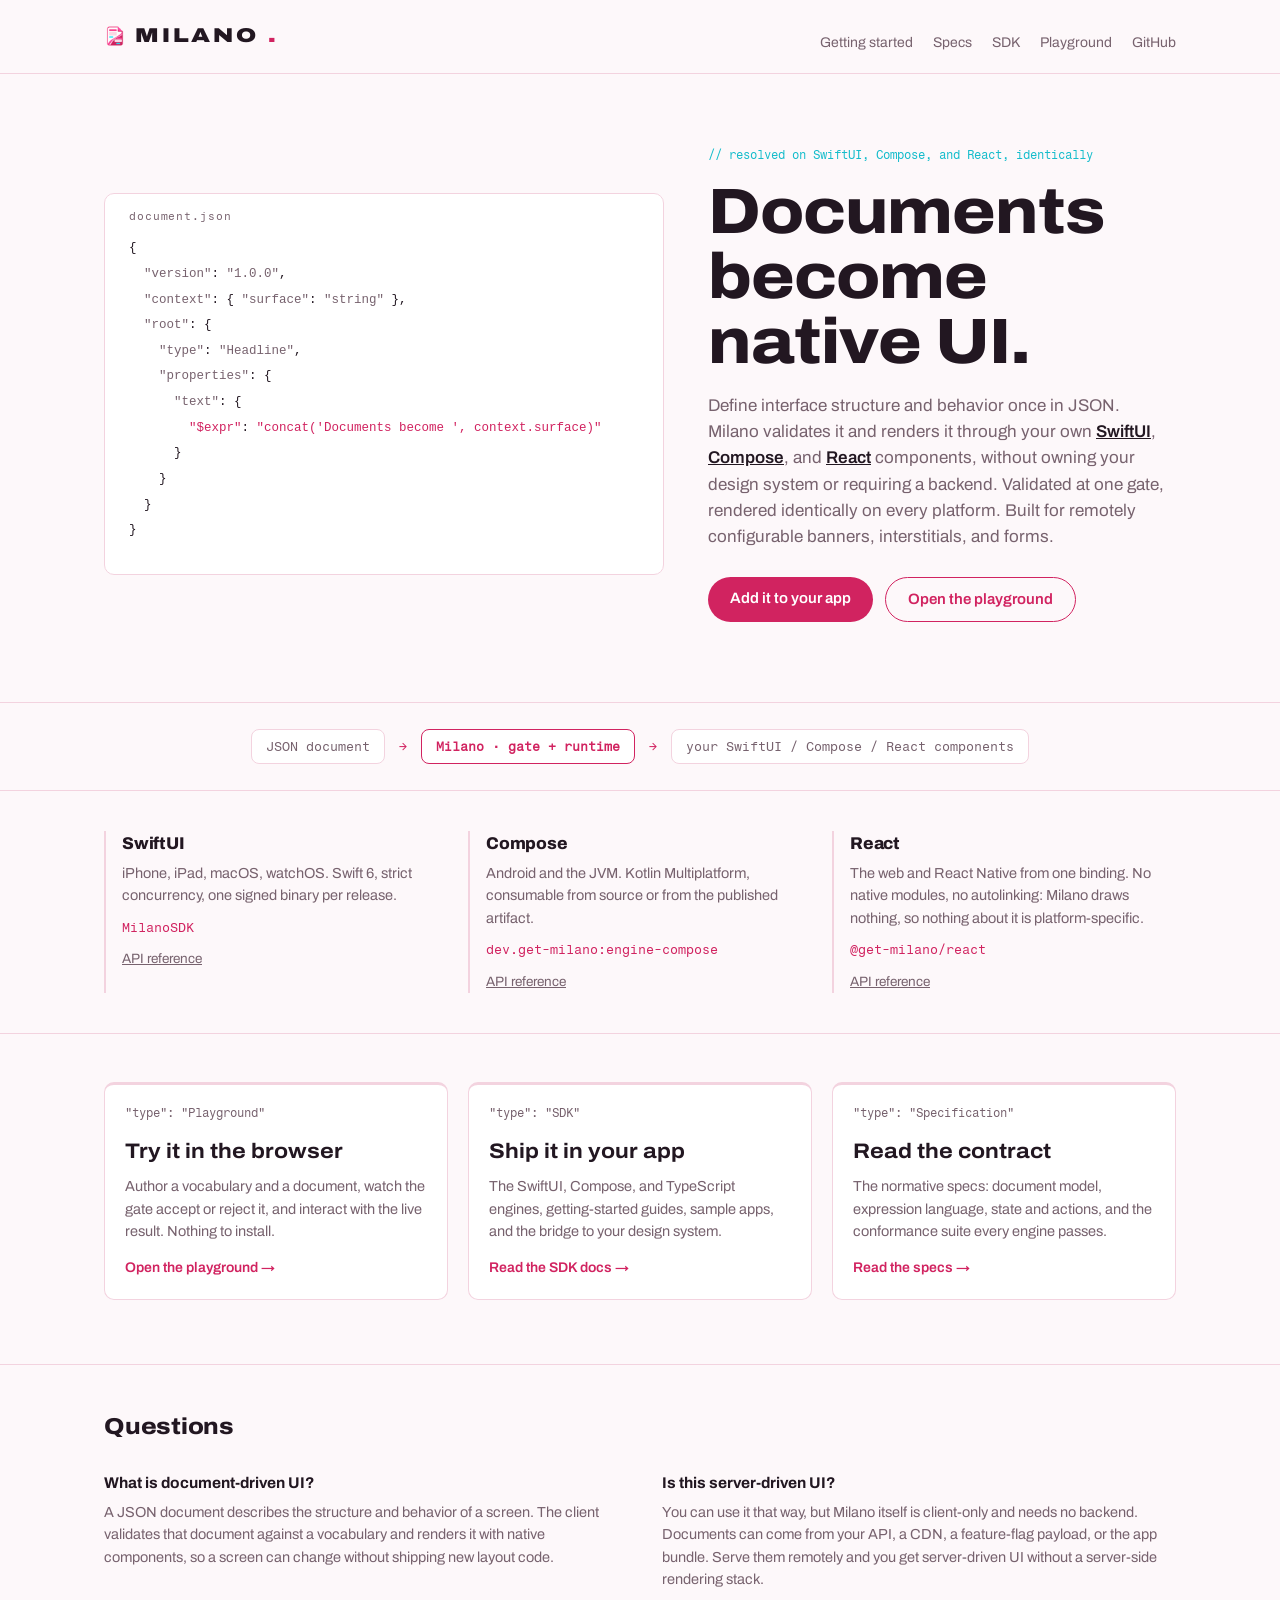
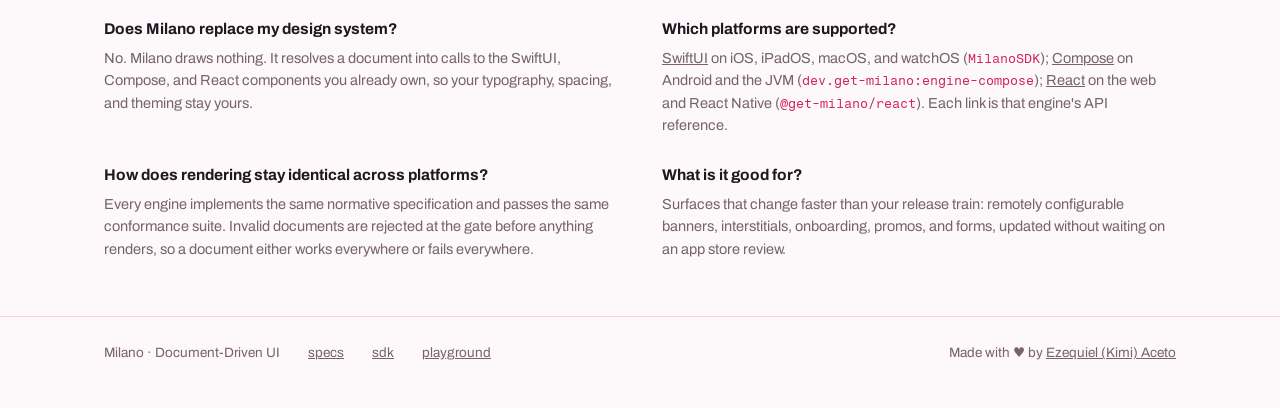
==== commit c60a2691: "Add getting started" ====
--- a/index.html
+++ b/index.html
@@ -201,6 +201,7 @@
       <div class="shell">
         <a class="wordmark" href="/"><img src="get-milano.png" alt="" width="22" height="22" />Milano<span class="dot">.</span></a>
         <nav aria-label="Main">
+          <a href="/getting-started/">Getting started</a>
           <a href="/specs/">Specs</a>
           <a href="/sdk/">SDK</a>
           <a href="/playground/">Playground</a>
@@ -243,8 +244,8 @@
               forms.
             </p>
             <div class="cta-row">
-              <a class="cta" href="/playground/">Open the playground</a>
-              <a class="cta secondary" href="/sdk/">Read the docs</a>
+              <a class="cta" href="/getting-started/">Add it to your app</a>
+              <a class="cta secondary" href="/playground/">Open the playground</a>
             </div>
           </div>
         </div>
--- a/styles.css
+++ b/styles.css
@@ -401,6 +401,180 @@
   overflow-wrap: anywhere;
 }
 
+/* Guides: long-form pages such as /getting-started/ */
+.guide .shell {
+  max-width: 800px;
+  padding-top: 40px;
+  padding-bottom: 72px;
+}
+
+.guide .eyebrow {
+  font-family: "Fragment Mono", monospace;
+  font-size: 12.5px;
+  color: var(--cyan);
+  margin-bottom: 14px;
+}
+
+.guide h1 {
+  font-variation-settings: "wdth" 110;
+  font-weight: 800;
+  font-size: 38px;
+  line-height: 1.08;
+  letter-spacing: -0.02em;
+  margin-bottom: 18px;
+}
+
+.guide .lede {
+  font-size: 18px;
+  color: var(--steel);
+  margin-bottom: 28px;
+}
+
+.guide h2 {
+  font-variation-settings: "wdth" 110;
+  font-weight: 800;
+  font-size: 24px;
+  letter-spacing: -0.01em;
+  margin-top: 48px;
+  margin-bottom: 12px;
+}
+
+.guide h2 .step {
+  color: var(--tram);
+  margin-right: 8px;
+}
+
+.guide h3 {
+  font-size: 16px;
+  font-weight: 700;
+  margin-top: 26px;
+  margin-bottom: 8px;
+}
+
+.guide p,
+.guide li {
+  font-size: 16px;
+  margin-bottom: 14px;
+}
+
+.guide ul,
+.guide ol {
+  padding-left: 22px;
+  margin-bottom: 14px;
+}
+
+.guide li {
+  margin-bottom: 8px;
+}
+
+.guide code {
+  font-family: "Fragment Mono", monospace;
+  font-size: 0.9em;
+  color: var(--tram);
+  overflow-wrap: anywhere;
+}
+
+.guide .file {
+  font-family: "Fragment Mono", monospace;
+  font-size: 12px;
+  color: var(--steel);
+  margin: 18px 0 -8px;
+}
+
+.guide pre {
+  background: var(--card);
+  border: 1px solid var(--rail);
+  border-radius: 10px;
+  padding: 16px 18px;
+  margin: 14px 0 22px;
+  overflow-x: auto;
+  font-family: "Fragment Mono", monospace;
+  font-size: 13px;
+  line-height: 1.55;
+}
+
+.guide pre code {
+  color: inherit;
+  font-size: inherit;
+}
+
+.guide pre .c {
+  color: var(--steel);
+}
+
+.guide .aside {
+  border-left: 3px solid var(--rail);
+  padding: 4px 0 4px 16px;
+  color: var(--steel);
+  margin: 18px 0 22px;
+}
+
+.guide .aside p {
+  margin-bottom: 6px;
+}
+
+.guide table {
+  border-collapse: collapse;
+  width: 100%;
+  margin: 14px 0 22px;
+  font-size: 15px;
+}
+
+.guide th,
+.guide td {
+  text-align: left;
+  vertical-align: top;
+  padding: 8px 10px 8px 0;
+  border-bottom: 1px solid var(--rail);
+}
+
+.guide th {
+  font-weight: 700;
+  color: var(--steel);
+  font-size: 13px;
+}
+
+.guide .next {
+  display: grid;
+  grid-template-columns: repeat(2, 1fr);
+  gap: 14px;
+  margin-top: 20px;
+}
+
+.guide .next a {
+  display: block;
+  border: 1px solid var(--rail);
+  border-radius: 12px;
+  padding: 14px 16px;
+  text-decoration: none;
+  background: var(--card);
+}
+
+.guide .next a:hover,
+.guide .next a:focus-visible {
+  border-color: var(--tram);
+}
+
+.guide .next strong {
+  display: block;
+  margin-bottom: 4px;
+}
+
+.guide .next span {
+  color: var(--steel);
+  font-size: 14px;
+}
+
+@media (max-width: 820px) {
+  .guide h1 {
+    font-size: 30px;
+  }
+
+  .guide .next {
+    grid-template-columns: 1fr;
+  }
+}
+
 /* Footer */
 footer .shell {
   display: flex;
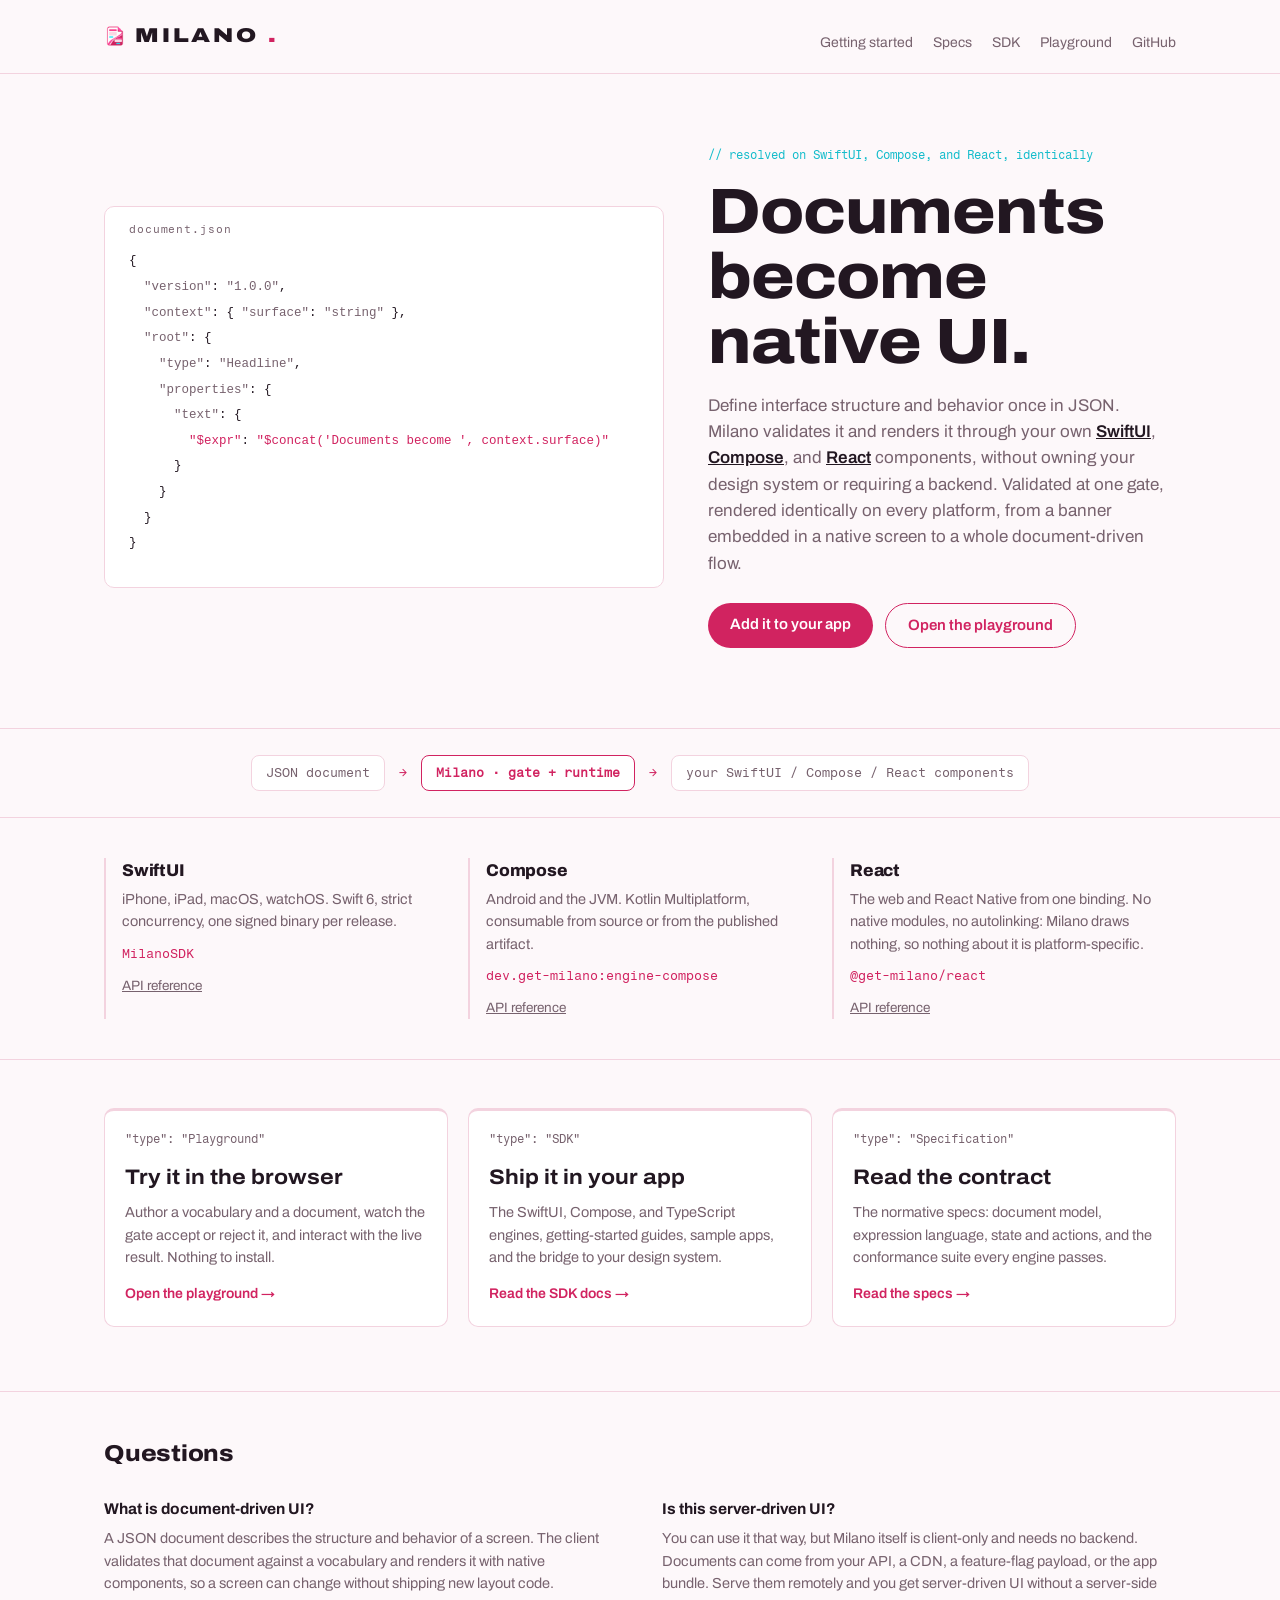
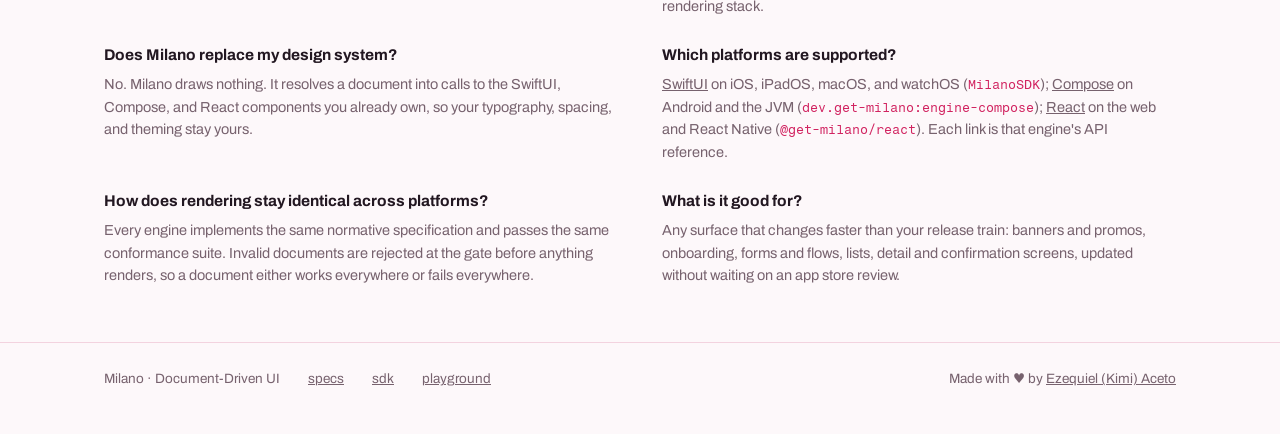
==== commit d91abc4b: "Release 2.1.0" ====
--- a/index.html
+++ b/index.html
@@ -59,7 +59,7 @@
       href="https://fonts.googleapis.com/css2?family=Archivo:wdth,wght@62..125,400..900&family=Fragment+Mono&display=swap"
       rel="stylesheet"
     />
-    <link rel="stylesheet" href="/styles.css" />
+    <link rel="stylesheet" href="styles.css" />
 
     <script type="application/ld+json">
       {
@@ -187,7 +187,7 @@
                 "name": "What is it good for?",
                 "acceptedAnswer": {
                   "@type": "Answer",
-                  "text": "Surfaces that change faster than your release train: remotely configurable banners, interstitials, onboarding, promos, and forms, updated without waiting on an app store review."
+                  "text": "Any surface that changes faster than your release train: banners and promos, onboarding, forms and flows, lists, detail and confirmation screens, updated without waiting on an app store review."
                 }
               }
             ]
@@ -222,7 +222,7 @@
     <span class="k">"type"</span>: <span class="k">"Headline"</span>,
     <span class="k">"properties"</span>: {
       <span class="k">"text"</span>: {
-        <span class="x">"$expr"</span>: <span class="x">"concat('Documents become ', context.surface)"</span>
+        <span class="x">"$expr"</span>: <span class="x">"$concat('Documents become ', context.surface)"</span>
       }
     }
   }
@@ -239,9 +239,8 @@
               <strong><a href="/sdk/libs/react/">React</a></strong> components,
               without owning your design
               system or requiring a backend. Validated at one gate, rendered
-              identically on every platform.
-              Built for remotely configurable banners, interstitials, and
-              forms.
+              identically on every platform, from a banner embedded in a
+              native screen to a whole document-driven flow.
             </p>
             <div class="cta-row">
               <a class="cta" href="/getting-started/">Add it to your app</a>
@@ -382,9 +381,10 @@
             <div class="qa">
               <h3>What is it good for?</h3>
               <p>
-                Surfaces that change faster than your release train: remotely
-                configurable banners, interstitials, onboarding, promos, and
-                forms, updated without waiting on an app store review.
+                Any surface that changes faster than your release train:
+                banners and promos, onboarding, forms and flows, lists, detail
+                and confirmation screens, updated without waiting on an app
+                store review.
               </p>
             </div>
           </div>
--- a/styles.css
+++ b/styles.css
@@ -403,9 +403,74 @@
 
 /* Guides: long-form pages such as /getting-started/ */
 .guide .shell {
-  max-width: 800px;
+  display: grid;
+  grid-template-columns: 200px minmax(0, 760px);
+  gap: 48px;
   padding-top: 40px;
-  padding-bottom: 72px;
+  padding-bottom: 80px;
+}
+
+.guide-nav {
+  position: sticky;
+  top: 24px;
+  align-self: start;
+  min-width: 0;
+  font-size: 13.5px;
+}
+
+.guide-nav .label {
+  font-family: "Fragment Mono", monospace;
+  font-size: 11px;
+  letter-spacing: 0.08em;
+  color: var(--steel);
+  margin-bottom: 10px;
+}
+
+.guide-nav ol {
+  list-style: none;
+  padding: 0;
+  margin: 0 0 18px;
+  counter-reset: step;
+}
+
+.guide-nav li {
+  margin: 0;
+}
+
+.guide-nav a {
+  display: flex;
+  gap: 10px;
+  align-items: baseline;
+  padding: 6px 8px;
+  border-radius: 8px;
+  color: var(--steel);
+  text-decoration: none;
+  border-left: 2px solid transparent;
+}
+
+.guide-nav ol a::before {
+  counter-increment: step;
+  content: counter(step);
+  font-family: "Fragment Mono", monospace;
+  font-size: 11px;
+  color: var(--tram);
+  min-width: 12px;
+}
+
+.guide-nav a:hover,
+.guide-nav a:focus-visible,
+.guide-nav a.active {
+  color: var(--ink);
+  background: var(--card);
+  border-left-color: var(--tram);
+}
+
+.guide-nav .plain a::before {
+  content: none;
+}
+
+.guide-content {
+  min-width: 0;
 }
 
 .guide .eyebrow {
@@ -418,37 +483,218 @@
 .guide h1 {
   font-variation-settings: "wdth" 110;
   font-weight: 800;
-  font-size: 38px;
-  line-height: 1.08;
+  font-size: clamp(32px, 4.6vw, 44px);
+  line-height: 1.06;
   letter-spacing: -0.02em;
-  margin-bottom: 18px;
+  margin-bottom: 16px;
 }
 
 .guide .lede {
   font-size: 18px;
-  color: var(--steel);
+  line-height: 1.5;
+  color: var(--steel);
+  margin-bottom: 20px;
+}
+
+.guide .pills {
+  display: flex;
+  flex-wrap: wrap;
+  gap: 8px;
+  margin-bottom: 30px;
+}
+
+.guide .pill {
+  font-family: "Fragment Mono", monospace;
+  font-size: 12px;
+  color: var(--tram);
+  border: 1px solid var(--rail);
+  background: var(--card);
+  border-radius: 999px;
+  padding: 5px 12px;
+}
+
+/* The platform switch */
+.guide .pick {
+  font-family: "Fragment Mono", monospace;
+  font-size: 11.5px;
+  letter-spacing: 0.06em;
+  text-transform: uppercase;
+  color: var(--steel);
+  margin-bottom: 8px;
+}
+
+.platform-switch {
+  display: inline-flex;
+  flex-wrap: wrap;
+  gap: 4px;
+  padding: 4px;
+  border: 1px solid var(--rail);
+  border-radius: 999px;
+  background: var(--card);
   margin-bottom: 28px;
 }
 
+.platform-switch [role="tab"] {
+  font: inherit;
+  font-weight: 600;
+  font-size: 14px;
+  color: var(--steel);
+  background: transparent;
+  border: 0;
+  border-radius: 999px;
+  padding: 7px 16px;
+  cursor: pointer;
+}
+
+.platform-switch [role="tab"]:hover {
+  color: var(--ink);
+}
+
+.platform-switch [role="tab"][aria-selected="true"] {
+  background: var(--tram);
+  color: #fff;
+}
+
+.tab[hidden] {
+  display: none;
+}
+
+/* What you build: the banner, rendered in CSS */
+.build {
+  display: grid;
+  grid-template-columns: 300px 1fr;
+  gap: 28px;
+  align-items: center;
+  border: 1px solid var(--rail);
+  border-radius: 14px;
+  background: var(--card);
+  padding: 24px;
+  margin-bottom: 44px;
+}
+
+.preview {
+  border: 1px solid var(--rail);
+  border-radius: 22px;
+  background: var(--paper);
+  padding: 18px 16px 20px;
+  box-shadow: 0 18px 40px -28px rgba(34, 23, 33, 0.45);
+}
+
+.preview-image {
+  height: 120px;
+  border-radius: 12px;
+  background:
+    radial-gradient(circle at 20% 30%, rgba(253, 74, 156, 0.55), transparent 55%),
+    radial-gradient(circle at 80% 70%, rgba(20, 188, 203, 0.5), transparent 55%),
+    linear-gradient(135deg, var(--rail), var(--card));
+  display: grid;
+  place-items: center;
+  font-family: "Fragment Mono", monospace;
+  font-size: 11px;
+  color: var(--steel);
+}
+
+.preview-title {
+  font-variation-settings: "wdth" 110;
+  font-weight: 800;
+  font-size: 19px;
+  letter-spacing: -0.01em;
+  margin: 14px 0 6px;
+}
+
+.preview-body {
+  font-size: 13.5px;
+  color: var(--steel);
+  margin-bottom: 14px;
+}
+
+.preview-button {
+  display: inline-block;
+  background: var(--tram);
+  color: #fff;
+  font-weight: 600;
+  font-size: 13.5px;
+  padding: 8px 16px;
+  border-radius: 999px;
+}
+
+.build ul {
+  margin: 0;
+  padding: 0;
+  list-style: none;
+}
+
+.build li {
+  position: relative;
+  padding-left: 22px;
+  margin-bottom: 10px;
+  font-size: 15px;
+}
+
+.build li::before {
+  content: "";
+  position: absolute;
+  left: 0;
+  top: 9px;
+  width: 10px;
+  height: 10px;
+  border-radius: 999px;
+  background: var(--cyan);
+}
+
+.build li code,
+.guide p code,
+.guide li code,
+.guide td code {
+  font-family: "Fragment Mono", monospace;
+  font-size: 0.88em;
+  color: var(--tram);
+  background: var(--card);
+  border: 1px solid var(--rail);
+  border-radius: 5px;
+  padding: 1px 5px;
+  overflow-wrap: anywhere;
+}
+
+/* Steps */
+.step {
+  margin-top: 48px;
+  scroll-margin-top: 24px;
+}
+
+.step-head {
+  display: flex;
+  align-items: center;
+  gap: 14px;
+  margin-bottom: 14px;
+}
+
+.badge {
+  flex: none;
+  width: 34px;
+  height: 34px;
+  border-radius: 999px;
+  background: var(--tram);
+  color: #fff;
+  display: grid;
+  place-items: center;
+  font-family: "Fragment Mono", monospace;
+  font-size: 14px;
+  font-weight: 700;
+}
+
+.step h2,
 .guide h2 {
   font-variation-settings: "wdth" 110;
   font-weight: 800;
   font-size: 24px;
   letter-spacing: -0.01em;
+  margin: 0;
+}
+
+.guide h2.plain {
   margin-top: 48px;
   margin-bottom: 12px;
-}
-
-.guide h2 .step {
-  color: var(--tram);
-  margin-right: 8px;
-}
-
-.guide h3 {
-  font-size: 16px;
-  font-weight: 700;
-  margin-top: 26px;
-  margin-bottom: 8px;
 }
 
 .guide p,
@@ -467,52 +713,113 @@
   margin-bottom: 8px;
 }
 
-.guide code {
-  font-family: "Fragment Mono", monospace;
-  font-size: 0.9em;
-  color: var(--tram);
-  overflow-wrap: anywhere;
-}
-
-.guide .file {
-  font-family: "Fragment Mono", monospace;
-  font-size: 12px;
-  color: var(--steel);
-  margin: 18px 0 -8px;
-}
-
-.guide pre {
-  background: var(--card);
-  border: 1px solid var(--rail);
+/* Code boxes */
+.code {
+  margin: 16px 0 22px;
+  border: 1px solid var(--rail);
+  border-radius: 12px;
+  background: var(--card);
+  overflow: hidden;
+}
+
+.code figcaption {
+  display: flex;
+  align-items: center;
+  gap: 12px;
+  padding: 8px 12px 8px 14px;
+  border-bottom: 1px solid var(--rail);
+  font-family: "Fragment Mono", monospace;
+  font-size: 11.5px;
+  color: var(--steel);
+}
+
+.code .lang {
+  color: var(--cyan);
+  letter-spacing: 0.06em;
+  text-transform: uppercase;
+}
+
+.code .path {
+  flex: 1;
+  overflow: hidden;
+  text-overflow: ellipsis;
+  white-space: nowrap;
+}
+
+.code .copy {
+  font: inherit;
+  color: var(--steel);
+  background: transparent;
+  border: 1px solid var(--rail);
+  border-radius: 6px;
+  padding: 3px 9px;
+  cursor: pointer;
+}
+
+.code .copy:hover,
+.code .copy:focus-visible {
+  color: var(--ink);
+  border-color: var(--tram);
+}
+
+.code pre {
+  margin: 0;
+  padding: 16px 18px;
+  overflow-x: auto;
+  font-family: "Fragment Mono", monospace;
+  font-size: 13px;
+  line-height: 1.6;
+  color: var(--ink);
+}
+
+.code .tk-key { color: var(--steel); }
+.code .tk-str { color: var(--tram); }
+.code .tk-num { color: var(--cyan); }
+.code .tk-kw { color: var(--cyan); }
+.code .tk-expr { color: var(--bright); font-weight: 600; }
+.code .tk-type { color: var(--bright); }
+.code .tk-cm { color: var(--steel); font-style: italic; }
+.code .prompt { color: var(--cyan); user-select: none; }
+.code .out { color: var(--steel); }
+.code .err { color: var(--tram); }
+
+/* Callouts */
+.callout {
+  border: 1px solid var(--rail);
+  border-left: 4px solid var(--cyan);
   border-radius: 10px;
-  padding: 16px 18px;
-  margin: 14px 0 22px;
-  overflow-x: auto;
-  font-family: "Fragment Mono", monospace;
-  font-size: 13px;
-  line-height: 1.55;
-}
-
-.guide pre code {
-  color: inherit;
-  font-size: inherit;
-}
-
-.guide pre .c {
-  color: var(--steel);
-}
-
-.guide .aside {
-  border-left: 3px solid var(--rail);
-  padding: 4px 0 4px 16px;
-  color: var(--steel);
+  background: var(--card);
+  padding: 14px 18px;
   margin: 18px 0 22px;
 }
 
-.guide .aside p {
+.callout.note {
+  border-left-color: var(--tram);
+}
+
+.callout .title {
+  font-family: "Fragment Mono", monospace;
+  font-size: 11.5px;
+  letter-spacing: 0.06em;
+  text-transform: uppercase;
+  color: var(--cyan);
   margin-bottom: 6px;
 }
 
+.callout.note .title {
+  color: var(--tram);
+}
+
+.callout p {
+  margin-bottom: 6px;
+  font-size: 15px;
+}
+
+.callout .code {
+  margin: 10px 0 6px;
+}
+
+/* Tables */
 .guide table {
   border-collapse: collapse;
   width: 100%;
@@ -524,53 +831,98 @@
 .guide td {
   text-align: left;
   vertical-align: top;
-  padding: 8px 10px 8px 0;
+  padding: 9px 12px 9px 0;
   border-bottom: 1px solid var(--rail);
 }
 
 .guide th {
-  font-weight: 700;
-  color: var(--steel);
-  font-size: 13px;
-}
-
-.guide .next {
+  font-family: "Fragment Mono", monospace;
+  font-weight: 400;
+  font-size: 11.5px;
+  letter-spacing: 0.06em;
+  text-transform: uppercase;
+  color: var(--steel);
+}
+
+/* Next cards */
+.next {
   display: grid;
   grid-template-columns: repeat(2, 1fr);
   gap: 14px;
-  margin-top: 20px;
-}
-
-.guide .next a {
+  margin-top: 18px;
+}
+
+.next a {
   display: block;
   border: 1px solid var(--rail);
   border-radius: 12px;
-  padding: 14px 16px;
+  padding: 16px 18px;
   text-decoration: none;
   background: var(--card);
 }
 
-.guide .next a:hover,
-.guide .next a:focus-visible {
+.next a:hover,
+.next a:focus-visible {
   border-color: var(--tram);
 }
 
-.guide .next strong {
+.next .type {
+  font-family: "Fragment Mono", monospace;
+  font-size: 11px;
+  color: var(--cyan);
+  margin-bottom: 6px;
+}
+
+.next strong {
   display: block;
   margin-bottom: 4px;
 }
 
-.guide .next span {
+.next span:not(.type) {
   color: var(--steel);
   font-size: 14px;
 }
 
-@media (max-width: 820px) {
-  .guide h1 {
-    font-size: 30px;
-  }
-
-  .guide .next {
+@media (max-width: 900px) {
+  .guide .shell {
+    grid-template-columns: 1fr;
+    gap: 20px;
+  }
+
+  .guide-nav {
+    position: static;
+    overflow-x: auto;
+    padding-bottom: 6px;
+    -webkit-overflow-scrolling: touch;
+  }
+
+  .guide-nav ol {
+    display: flex;
+    gap: 4px;
+    margin-bottom: 8px;
+  }
+
+  .guide-nav a {
+    white-space: nowrap;
+    border-left: 0;
+    border-bottom: 2px solid transparent;
+    border-radius: 0;
+  }
+
+  .guide-nav a.active {
+    border-bottom-color: var(--tram);
+    background: transparent;
+  }
+
+  .guide-nav .plain {
+    display: none;
+  }
+
+  .build {
+    grid-template-columns: 1fr;
+  }
+
+  .next {
     grid-template-columns: 1fr;
   }
 }
